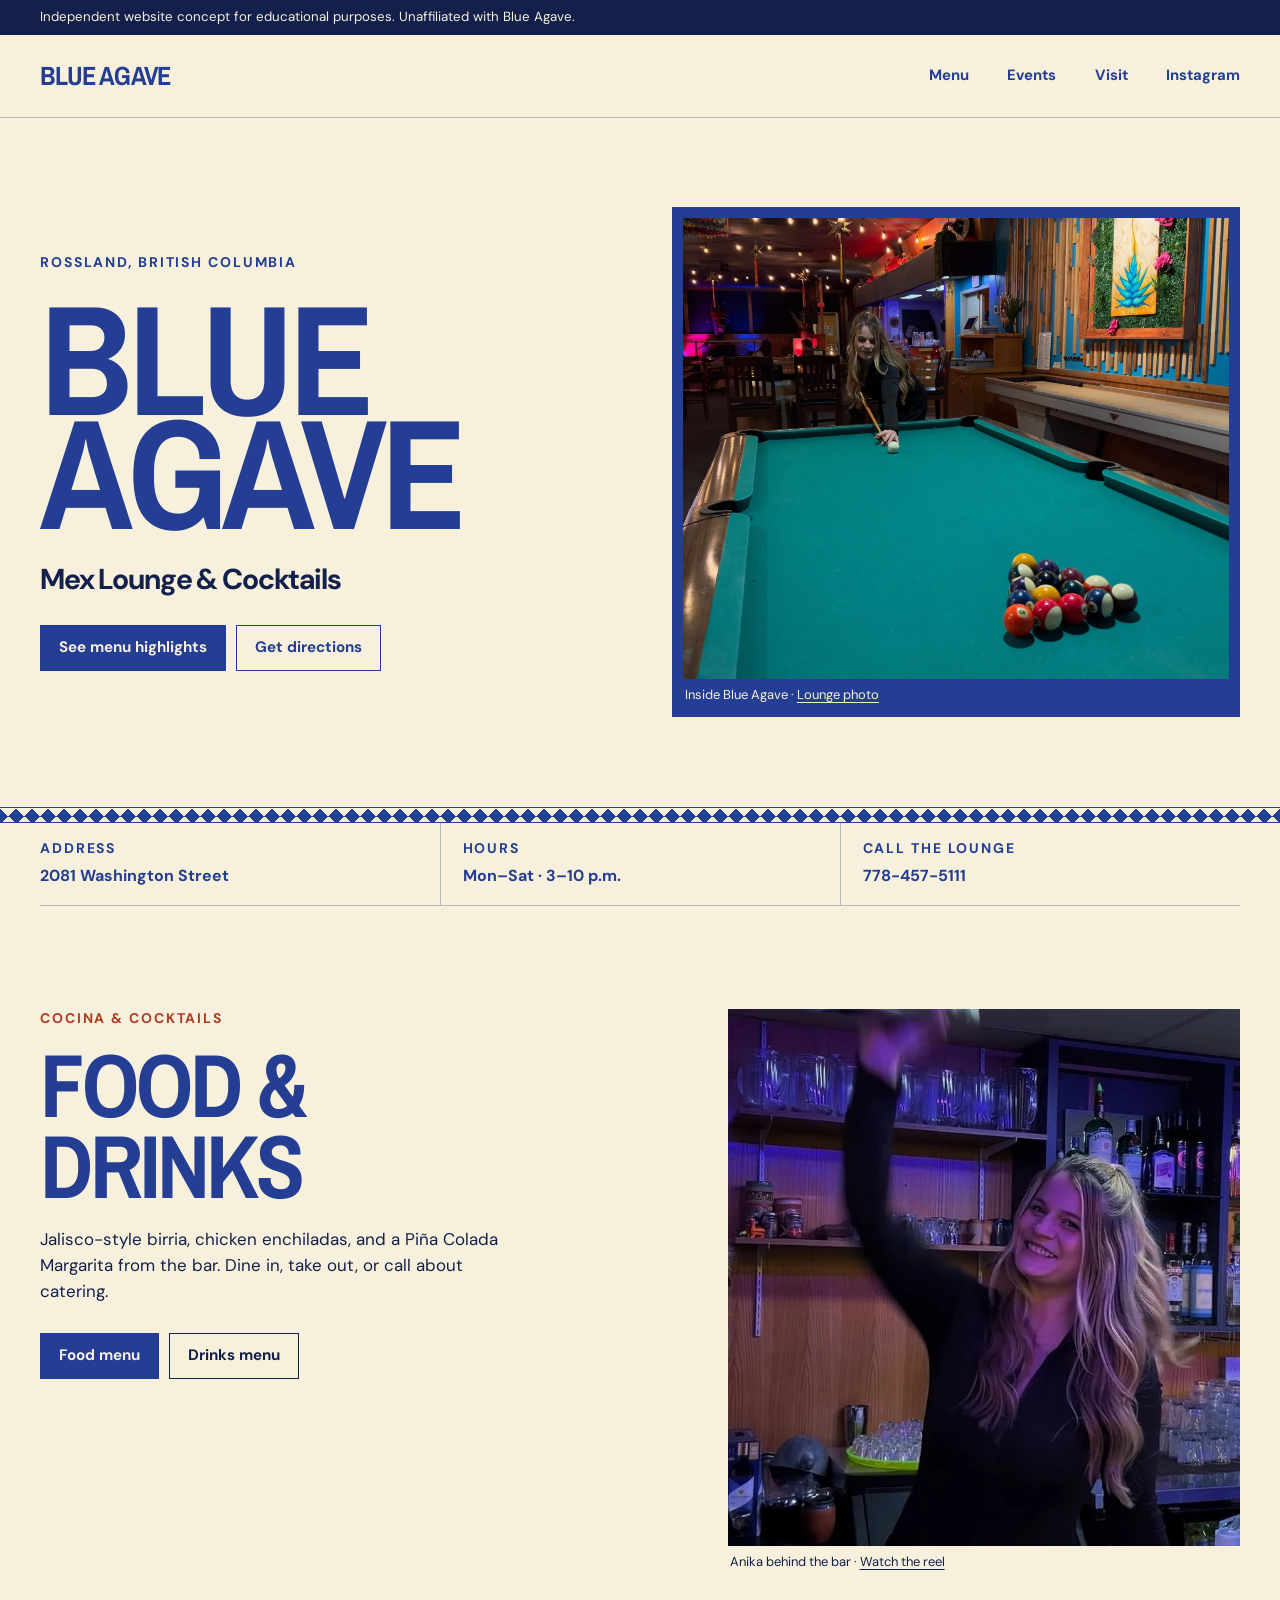
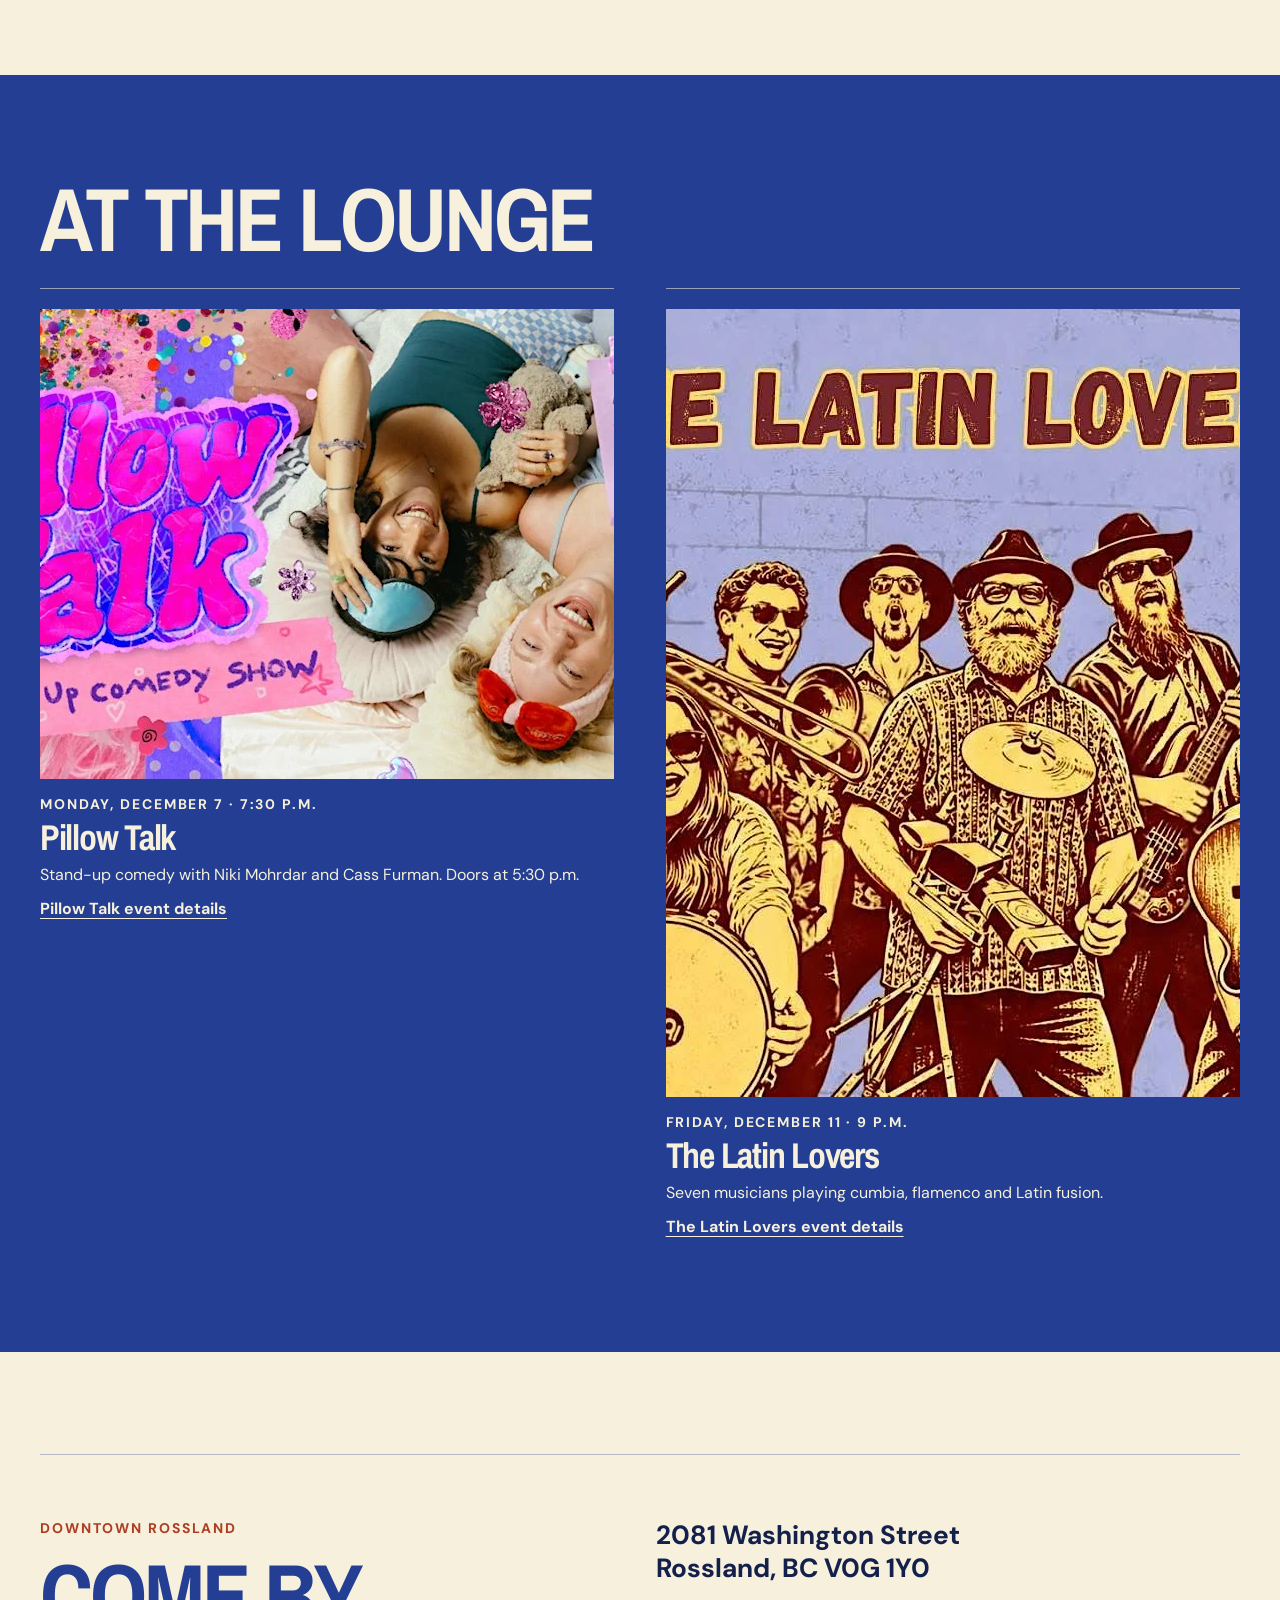
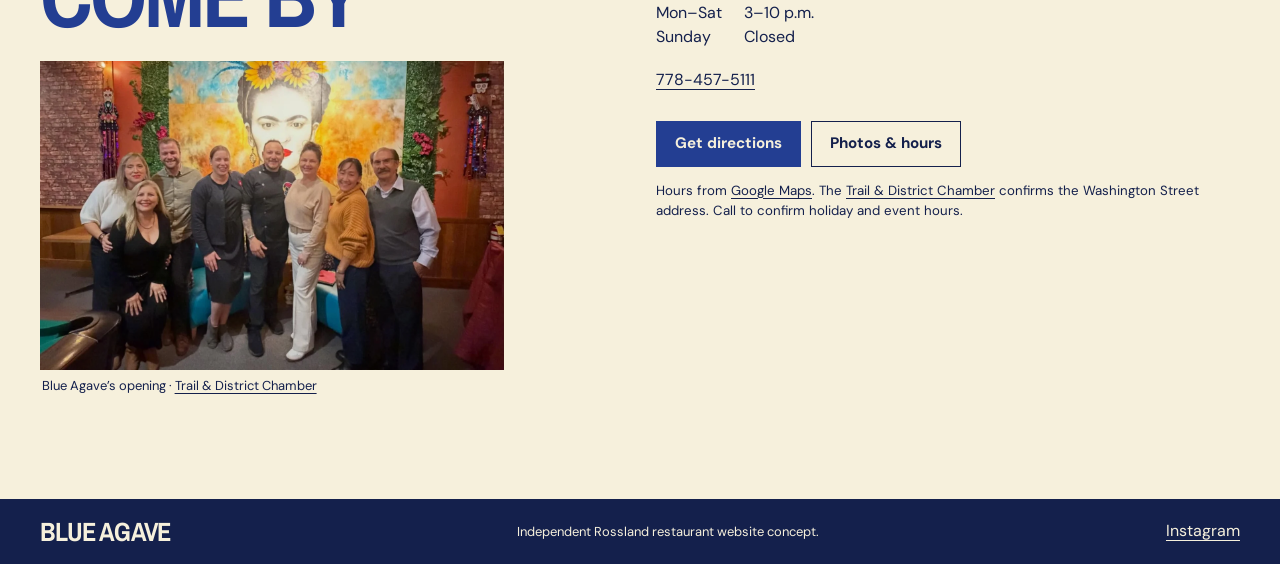
==== index.html @ 2ccdb198 "Publish independent Blue Agave Rossland site" ====
<!doctype html>
<html lang="en-CA">
<head>
  <meta charset="utf-8">
  <meta name="viewport" content="width=device-width, initial-scale=1">
  <meta name="description" content="Blue Agave is a Mexican restaurant and cocktail lounge at 2081 Washington Street in Rossland, BC. Browse menu highlights, live events, hours and directions.">
  <meta name="theme-color" content="#f6f0dc">
  <meta property="og:type" content="website">
  <meta property="og:site_name" content="Blue Agave Mex Lounge &amp; Cocktails">
  <meta property="og:title" content="Blue Agave Rossland | Mexican Restaurant &amp; Cocktails">
  <meta property="og:description" content="Find Mexican food, cocktails and live events at Blue Agave on Washington Street in Rossland.">
  <title>Blue Agave Rossland | Mexican Restaurant &amp; Cocktails</title>
  <link rel="preconnect" href="https://fonts.googleapis.com">
  <link rel="preconnect" href="https://fonts.gstatic.com" crossorigin>
  <link href="https://fonts.googleapis.com/css2?family=Archivo+Narrow:wght@700&family=DM+Sans:wght@400;600;700&display=swap" rel="stylesheet">
  <link rel="stylesheet" href="style.css">
  <link rel="canonical" href="https://xsploit.github.io/blue-agave-rossland/">
  <meta property="og:url" content="https://xsploit.github.io/blue-agave-rossland/">
  <meta property="og:image" content="https://xsploit.github.io/blue-agave-rossland/assets/lounge-pool.webp">
  <meta property="og:image:alt" content="Pool table at Blue Agave Mex Lounge">
  <meta name="twitter:card" content="summary_large_image">
  <script type="application/ld+json">
{
  "@context": "https://schema.org",
  "@graph": [
    {
      "@type": "WebSite",
      "@id": "https://xsploit.github.io/blue-agave-rossland/#website",
      "url": "https://xsploit.github.io/blue-agave-rossland/",
      "name": "Blue Agave Rossland | Independent Guide",
      "inLanguage": "en-CA"
    },
    {
      "@type": "WebPage",
      "@id": "https://xsploit.github.io/blue-agave-rossland/#webpage",
      "url": "https://xsploit.github.io/blue-agave-rossland/",
      "name": "Blue Agave Rossland | Mexican Restaurant & Cocktails",
      "isPartOf": {
        "@id": "https://xsploit.github.io/blue-agave-rossland/#website"
      },
      "inLanguage": "en-CA",
      "about": {
        "@type": "Restaurant",
        "name": "Blue Agave Mex Lounge & Cocktails",
        "servesCuisine": "Mexican",
        "telephone": "+1-778-457-5111",
        "address": {
          "@type": "PostalAddress",
          "streetAddress": "2081 Washington Street",
          "addressLocality": "Rossland",
          "addressRegion": "BC",
          "postalCode": "V0G 1Y0",
          "addressCountry": "CA"
        },
        "geo": {
          "@type": "GeoCoordinates",
          "latitude": 49.0778972,
          "longitude": -117.8005573
        },
        "openingHoursSpecification": {
          "@type": "OpeningHoursSpecification",
          "dayOfWeek": [
            "Monday",
            "Tuesday",
            "Wednesday",
            "Thursday",
            "Friday",
            "Saturday"
          ],
          "opens": "15:00",
          "closes": "22:00"
        },
        "hasMap": "https://www.google.com/maps?cid=7640500995493274756",
        "sameAs": [
          "https://www.instagram.com/blueagave_mexlounge/",
          "https://www.facebook.com/106942612054664"
        ],
        "@id": "https://www.google.com/maps?cid=7640500995493274756#restaurant"
      }
    }
  ]
}
  </script>
</head>
<body id="top">
  <a class="skip" href="#main">Skip to main content</a>
  <p class="concept-note"><span class="wrap">Independent website concept for educational purposes. Unaffiliated with Blue Agave.</span></p>
  <header>
    <div class="wrap top">
      <a class="mark" href="#top" aria-label="Blue Agave home">Blue Agave</a>
      <nav aria-label="Main navigation">
        <a href="menu/">Menu</a>
        <a href="#events">Events</a>
        <a href="#visit">Visit</a>
        <a class="social-nav" href="https://www.instagram.com/blueagave_mexlounge/">Instagram</a>
      </nav>
    </div>
  </header>

  <main id="main">
    <section class="wrap hero" aria-labelledby="restaurant-name">
      <div>
        <p class="label">Rossland, British Columbia</p>
        <h1 id="restaurant-name"><span>Blue</span> <span>Agave</span></h1>
        <p class="subtitle">Mex Lounge &amp; Cocktails</p>
        <div class="actions">
          <a class="button" href="menu/">See menu highlights</a>
          <a class="button outline" href="https://www.google.com/maps/dir/?api=1&amp;destination=49.0778972%2C-117.8005573">Get directions</a>
        </div>
      </div>
      <figure>
        <img src="assets/lounge-pool.webp" width="1050" height="1400" fetchpriority="high" alt="Blue Agave’s teal pool table, string lights and mural">
        <figcaption>Inside Blue Agave · <a href="https://www.instagram.com/blueagave_mexlounge/p/Dfv0HGdm46I/">Lounge photo</a></figcaption>
      </figure>
    </section>

    <div class="tile" aria-hidden="true"></div>

    <div class="quick-visit wrap" aria-label="Blue Agave at a glance">
      <a href="#visit"><span class="label">Address</span><strong>2081 Washington Street</strong></a>
      <a href="#visit"><span class="label">Hours</span><strong>Mon–Sat · 3–10 p.m.</strong></a>
      <a href="tel:+17784575111"><span class="label">Call the lounge</span><strong>778-457-5111</strong></a>
    </div>

    <section class="menu" id="menu" aria-labelledby="menu-title">
      <div class="wrap">
        <div>
          <p class="label">Cocina &amp; cocktails</p>
          <h2 id="menu-title">Food &amp; drinks</h2>
          <p class="menu-copy">Jalisco-style birria, chicken enchiladas, and a Piña Colada Margarita from the bar. Dine in, take out, or call about catering.</p>
          <div class="actions">
            <a class="button" href="menu/#food">Food menu</a>
            <a class="button outline" href="menu/#drinks">Drinks menu</a>
          </div>
        </div>
        <figure class="food">
          <img src="assets/anika-cocktails.webp" width="720" height="1280" alt="Anika mixing a cocktail behind the bar at Blue Agave" loading="lazy">
          <figcaption>Anika behind the bar · <a href="https://www.instagram.com/blueagave_mexlounge/reel/Df07MLkArcn/">Watch the reel</a></figcaption>
        </figure>
      </div>
    </section>

    <section class="nights" id="events" aria-labelledby="events-title">
      <div class="wrap">
        <h2 id="events-title">At the lounge</h2>
        <div class="events">
          <article class="event">
            <img src="assets/pillow-talk.webp" width="940" height="470" alt="" loading="lazy">
            <p class="label"><time datetime="2026-12-07T19:30:00-08:00">Monday, December 7 · 7:30 p.m.</time></p>
            <h3>Pillow Talk</h3>
            <p>Stand-up comedy with Niki Mohrdar and Cass Furman. Doors at 5:30 p.m.</p>
            <a href="https://www.eventbrite.ca/e/pillow-talk-a-stand-up-comedy-show-tickets-2004402504849">Pillow Talk event details</a>
          </article>
          <article class="event">
            <img src="assets/latin-lovers.webp" width="940" height="788" alt="" loading="lazy">
            <p class="label"><time datetime="2026-12-11T21:00:00-08:00">Friday, December 11 · 9 p.m.</time></p>
            <h3>The Latin Lovers</h3>
            <p>Seven musicians playing cumbia, flamenco and Latin fusion.</p>
            <a href="https://www.eventbrite.com/e/the-latin-lovers-live-at-blue-agave-tickets-2004963567001">The Latin Lovers event details</a>
          </article>
        </div>
      </div>
    </section>

    <section class="visit" id="visit" aria-labelledby="visit-title">
      <div class="wrap">
        <div>
          <p class="label">Downtown Rossland</p>
          <h2 id="visit-title">Come by</h2>
          <figure class="visit-photo">
            <img src="assets/chamber-visit.webp" width="1400" height="1161" alt="A group at Blue Agave beside the pool table and the Frida Kahlo mural" loading="lazy">
            <figcaption>Blue Agave’s opening · <a href="https://www.instagram.com/trail.chamber/p/DfaLZmAzGK5/">Trail &amp; District Chamber</a></figcaption>
          </figure>
        </div>
        <div>
          <address>2081 Washington Street<br>Rossland, BC V0G 1Y0</address>
          <dl class="hours">
            <dt>Mon–Sat</dt><dd>3–10 p.m.</dd>
            <dt>Sunday</dt><dd>Closed</dd>
          </dl>
          <p><a href="tel:+17784575111">778-457-5111</a></p>
          <div class="actions">
            <a class="button" href="https://www.google.com/maps/dir/?api=1&amp;destination=49.0778972%2C-117.8005573">Get directions</a>
            <a class="button outline" href="https://www.google.com/maps?cid=7640500995493274756">Photos &amp; hours</a>
          </div>
          <p class="sources">Hours from <a href="https://www.google.com/maps?cid=7640500995493274756">Google Maps</a>. The <a href="https://business.trailchamber.bc.ca/list/member/blue-agave-mex-lounge-cocktails-inc-1744">Trail &amp; District Chamber</a> confirms the Washington Street address. Call to confirm holiday and event hours.</p>
        </div>
      </div>
    </section>
  </main>

  <footer>
    <div class="wrap">
      <a class="mark" href="#top">Blue Agave</a>
      <small>Independent Rossland restaurant website concept.</small>
      <a href="https://www.instagram.com/blueagave_mexlounge/">Instagram</a>
    </div>
  </footer>
</body>
</html>
---- style.css ----
:root {
  --paper: #f6f0dc;
  --blue: #233e92;
  --deep: #14204c;
  --orange: #ae3c23;
  --line: #233e9250;
  --page: min(100% - 5rem, 82rem);
  --display: 'Archivo Narrow', 'Arial Narrow', Impact, sans-serif;
  --body: 'DM Sans', Arial, sans-serif;
}
* { box-sizing: border-box; }
html { scroll-behavior: smooth; }
body { margin: 0; color: var(--deep); background: var(--paper); font: 1rem/1.55 var(--body); }
img { display: block; width: 100%; object-fit: cover; }
a { color: inherit; text-underline-offset: .22em; }
a:hover { text-decoration-thickness: .14em; }
a:focus-visible, summary:focus-visible { outline: 3px solid currentColor; outline-offset: 5px; }
h1,h2,h3,p,figure { margin: 0; }
h1,h2,h3 { font-family: var(--display); line-height: .91; letter-spacing: -.035em; }
h2 { font-size: clamp(3.3rem, 7vw, 7rem); text-transform: uppercase; }
h3 { font-size: clamp(1.7rem, 2.8vw, 2.8rem); }
.wrap { width: var(--page); margin-inline: auto; }
.skip { position: fixed; left: 1rem; top: .5rem; transform: translateY(-200%); z-index: 4; background: var(--paper); padding: .6rem 1rem; }
.skip:focus { transform: none; }
header { border-bottom: 1px solid var(--line); color: var(--blue); }
.top { min-height: 5.1rem; display: flex; align-items: center; justify-content: space-between; gap: 1.25rem; }
.mark { font: 700 1.65rem/.85 var(--display); letter-spacing: -.035em; text-decoration: none; text-transform: uppercase; }
nav { display: flex; align-items: center; gap: clamp(.9rem, 3vw, 2.8rem); }
nav a { font-size: .93rem; font-weight: 700; text-decoration: none; }
nav a:hover { text-decoration: underline; }
nav a[aria-current="page"] { text-decoration: underline; text-decoration-thickness: 2px; }
.button { display: inline-flex; align-items: center; justify-content: center; min-height: 2.9rem; padding: .65rem 1.12rem; background: var(--blue); color: var(--paper); border: 1px solid var(--blue); font-size: .95rem; font-weight: 700; text-decoration: none; }
.button:hover { background: var(--deep); border-color: var(--deep); }
.button.outline { border-color: currentColor; background: transparent; color: inherit; }
.button.outline:hover { text-decoration: underline; }
.hero { color: var(--blue); display: grid; grid-template-columns: 1fr 1fr; gap: clamp(2rem, 5vw, 6rem); align-items: center; padding-block: clamp(2.5rem, 7vw, 5.7rem); }
.label { letter-spacing: .135em; font-size: .875rem; font-weight: 700; line-height: 1.35; text-transform: uppercase; }
.hero h1 { font-size: clamp(5.8rem, 12.25vw, 12.7rem); line-height: .73; font-weight: 700; text-transform: uppercase; margin: .19em 0 .20em; }
.hero h1 span { display: block; }
.hero .subtitle { color: var(--deep); font-size: clamp(1.18rem, 2.25vw, 1.8rem); line-height: 1.2; font-weight: 700; letter-spacing: -.04em; }
.actions { display: flex; align-items: center; flex-wrap: wrap; gap: .65rem; margin-top: 1.75rem; }
.hero figure { background: var(--blue); padding: .7rem; }
.hero figure img { height: clamp(19rem, 36vw, 34rem); object-position: center 66%; }
figcaption { padding: .35rem .1rem .06rem; font-size: .81rem; }
.hero figcaption { color: var(--paper); }
.tile { height: 1rem; border-block: 1px solid var(--blue); background: conic-gradient(from 45deg, var(--blue) 0 25%, var(--paper) 0 50%, var(--blue) 0 75%, var(--paper) 0) 0 0 / 1rem 1rem; }
section[id] { scroll-margin-top: 1rem; }
.quick-visit { display: grid; grid-template-columns: repeat(3, 1fr); border-bottom: 1px solid var(--line); }
.quick-visit a { display: grid; gap: .35rem; padding: 1.05rem 1.35rem; color: var(--blue); text-decoration: none; }
.quick-visit a:first-child { padding-left: 0; }
.quick-visit a + a { border-left: 1px solid var(--line); }
.quick-visit a:hover strong { text-decoration: underline; }
.menu { padding-block: clamp(3.4rem, 8vw, 7.5rem); }
.menu > .wrap { display: grid; grid-template-columns: .84fr 1.16fr; gap: clamp(1.75rem, 5vw, 6rem); align-items: start; }
.menu h2, .visit h2 { color: var(--blue); }
.menu .label, .visit .label { color: var(--orange); margin-bottom: 1rem; }
.menu-copy { max-width: 36rem; margin-top: 1.2rem; font-size: 1.06rem; }
.menu-detail { border-top: 1px solid var(--line); padding: 1.15rem 0; }
.menu-detail:last-child { border-bottom: 1px solid var(--line); }
.menu-detail p { margin-top: .55rem; }
.menu-intro { padding-block: clamp(2.75rem, 7vw, 5.75rem); }
.menu-intro h1 { color: var(--blue); font-size: clamp(3.8rem, 9vw, 8rem); text-transform: uppercase; margin-block: .16em .18em; }
.menu-intro > p:not(.label) { max-width: 34rem; font-size: 1.06rem; }
.menu-intro .label { color: var(--orange); }
.menu-content {
  display: grid;
  grid-template-columns: repeat(2, minmax(0, 1fr));
  gap: clamp(2rem, 5vw, 5rem);
  padding-block: clamp(2.75rem, 7vw, 5.6rem);
}
.menu-section h2, .menu-visit h2 { color: var(--blue); font-size: clamp(2.6rem, 5vw, 4.8rem); }
.menu-visit { border-top: 1px solid var(--line); padding-block: clamp(2.2rem, 5vw, 4.5rem); }
.menu-visit p { margin-top: .6rem; }
.nights { background: var(--blue); color: var(--paper); padding-block: clamp(3.4rem, 8vw, 7rem); }
.nights h2 { margin-bottom: 1.8rem; }
.events { display: grid; grid-template-columns: repeat(2, minmax(0,1fr)); gap: clamp(1.4rem, 4vw, 4rem); }
.event { border-top: 1px solid #f6f0dc90; padding-top: 1.25rem; }
.event img { aspect-ratio: 1.95; object-position: center; margin-bottom: 1rem; }
.event h3 { margin-block: .45rem .55rem; }
.event a { display: inline-flex; align-items: center; min-height: 2.75rem; font-weight: 700; }
.visit { padding-block: clamp(3.4rem, 8vw, 7rem); }
.visit .wrap { display: grid; grid-template-columns: 1fr 1fr; gap: 2rem; border-top: 1px solid var(--line); padding-top: clamp(2.2rem, 5vw, 4rem); }
.visit address { font-size: clamp(1.2rem, 2.4vw, 1.65rem); font-style: normal; font-weight: 700; line-height: 1.24; margin-bottom: 1rem; }
.hours { display: grid; grid-template-columns: auto 1fr; column-gap: 1.4rem; margin: 0 0 1.1rem; }
.hours dd { margin: 0; }
.sources { font-size: .83rem; margin-top: .85rem; }
footer { color: var(--paper); background: var(--deep); padding-block: 1.25rem; }
footer .wrap { display: flex; justify-content: space-between; align-items: center; gap: 1rem; }
footer small { font-size: .81rem; }
@media (max-width: 760px) {
  :root { --page: calc(100% - 2.5rem); }
  .hero, .menu > .wrap, .visit .wrap { grid-template-columns: 1fr; }
  .menu-content { grid-template-columns: 1fr; }
  .hero { gap: 1.6rem; }
  .hero h1 { font-size: clamp(5.85rem, 20vw, 10rem); }
  .hero figure img { height: clamp(17rem, 67vw, 29rem); }
  .top { min-height: 4rem; }
  .mark { font-size: 1.32rem; }
}
@media (max-width: 510px) {
  .events { grid-template-columns: 1fr; gap: 2.2rem; }
  .social-nav { display: none; }
  .quick-visit { grid-template-columns: 1fr; }
  .quick-visit a { display: flex; flex-wrap: wrap; align-items: baseline; justify-content: space-between; padding: .7rem 0; }
  .quick-visit a + a { border-left: 0; border-top: 1px solid var(--line); }
  footer .wrap { align-items: start; flex-direction: column; }
}
@media (prefers-reduced-motion: reduce) {
  html { scroll-behavior: auto; }
}

.food { max-width: 32rem; justify-self: end; width: 100%; }
.food img { height: clamp(23rem, 42vw, 34rem); object-position: center 28%; }
.food figcaption { color: var(--deep); }
.menu-list { margin-top: 1.6rem; }
.visit-photo { margin-top: 1.6rem; max-width: 29rem; }
.visit-photo img { aspect-ratio: 1.5; height: auto; object-position: center 42%; }
.event:last-child img { object-position: center 40%; }
@media (max-width: 760px) {
  .food { justify-self: start; }
}

.concept-note {
  background: var(--deep);
  color: var(--paper);
  padding-block: .45rem;
  font-size: .83rem;
}
.concept-note .wrap { display: block; }
.menu-listing { padding-bottom: clamp(2.75rem, 7vw, 5.6rem); }
.menu-listing h2 { color: var(--blue); font-size: clamp(1.7rem, 4vw, 2.6rem); }
.menu-listing p { max-width: 47rem; margin-top: .6rem; }
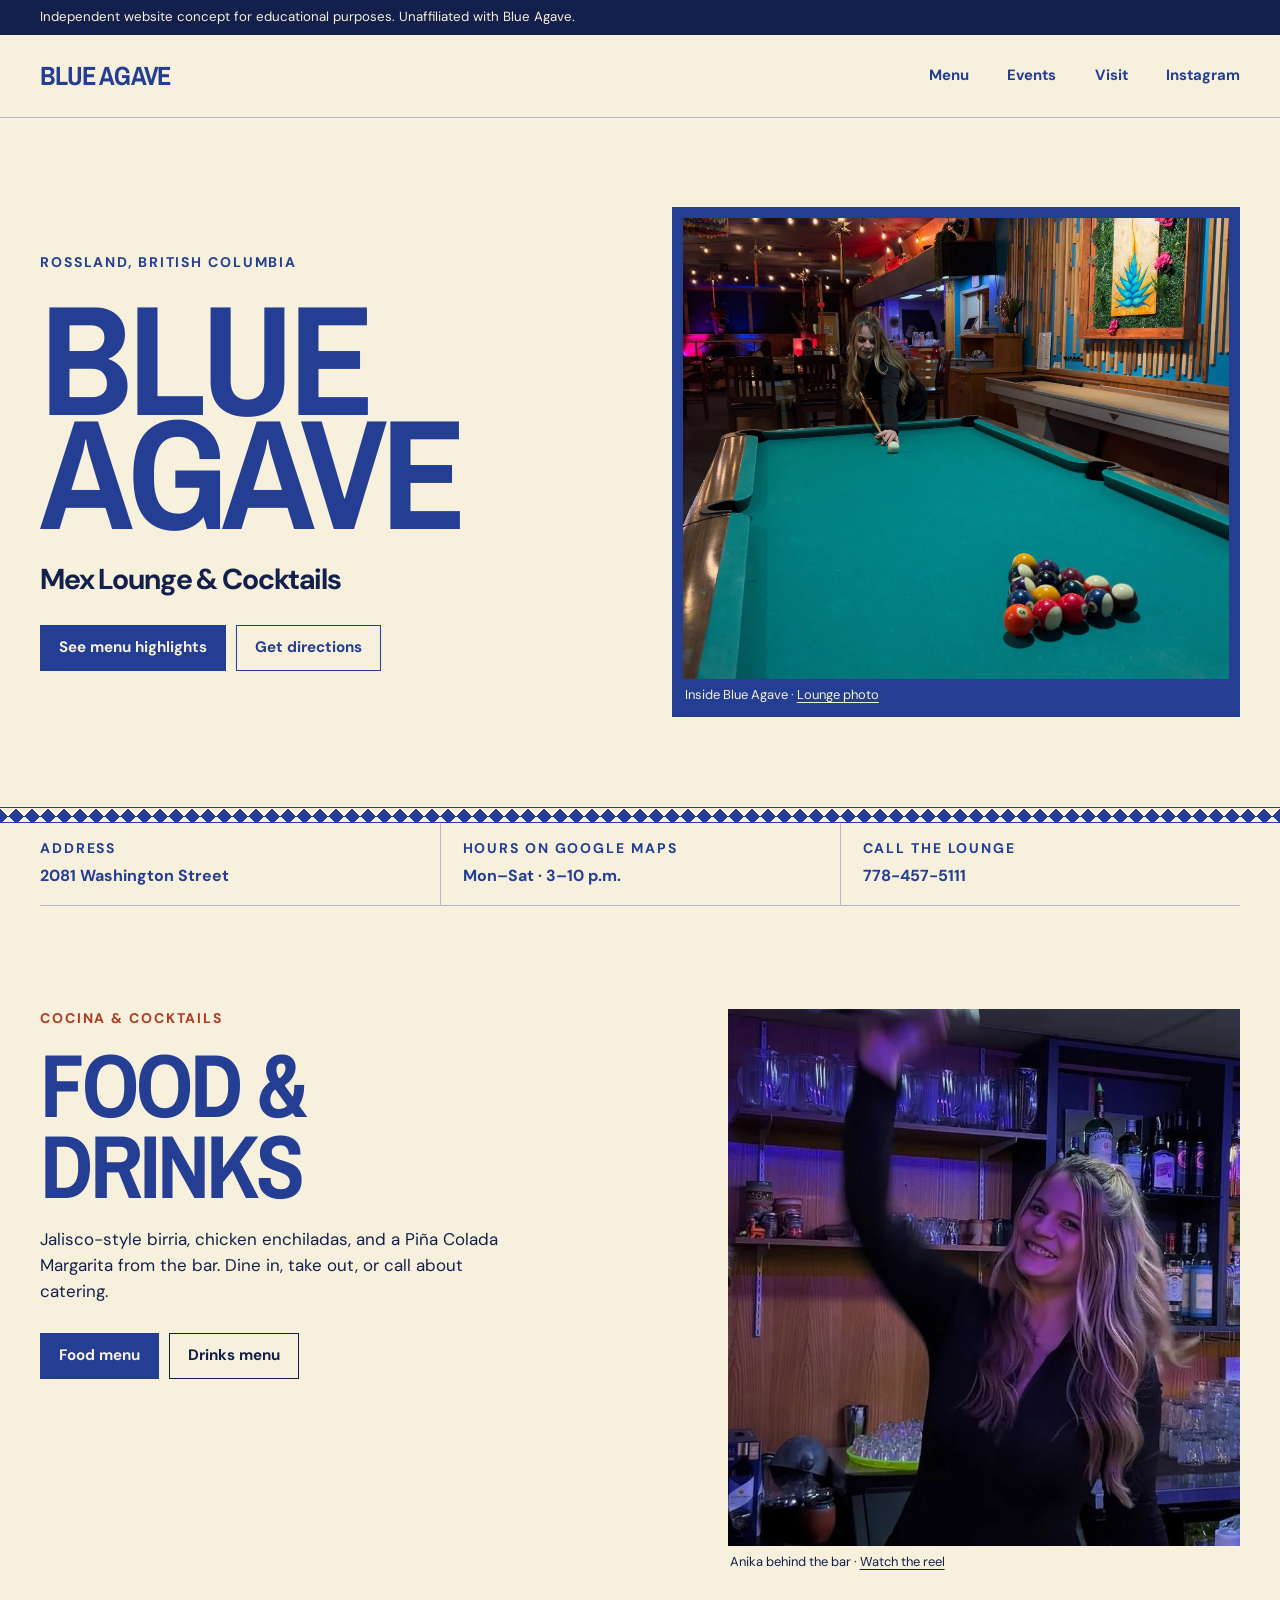
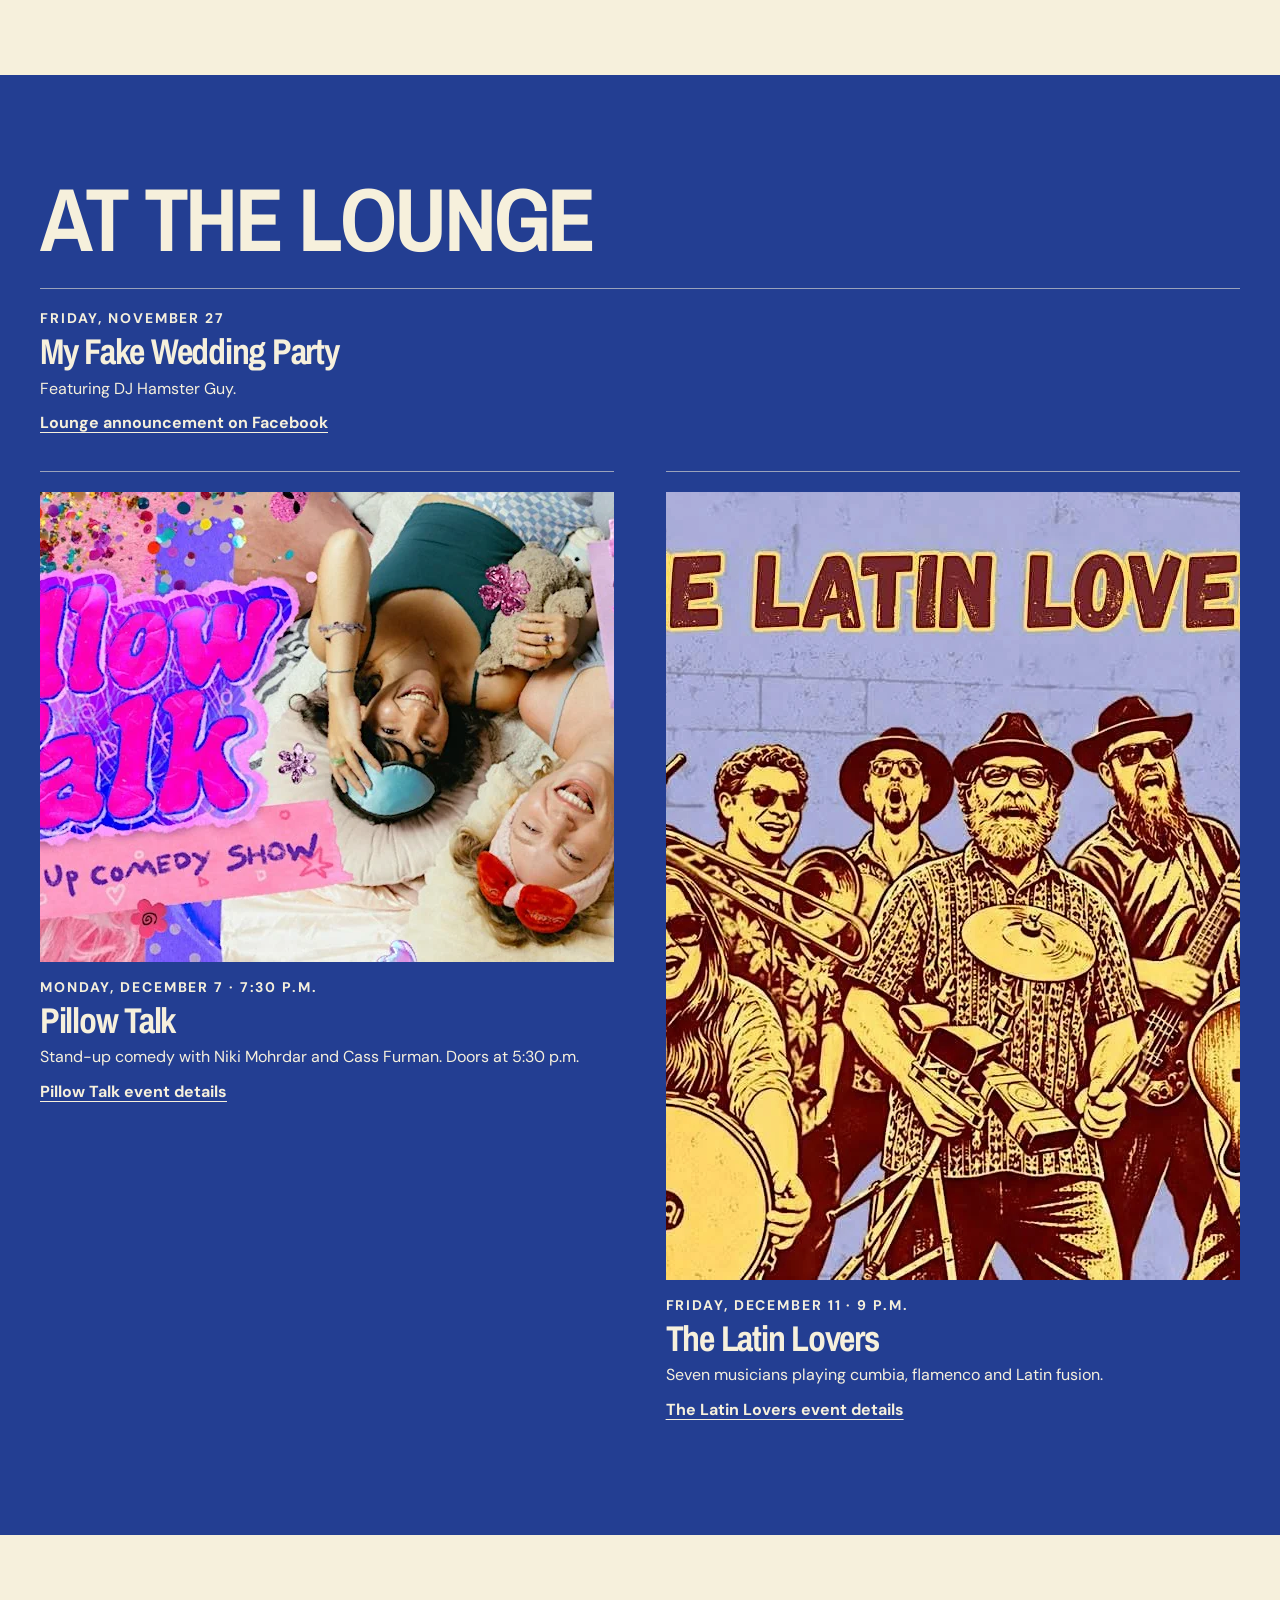
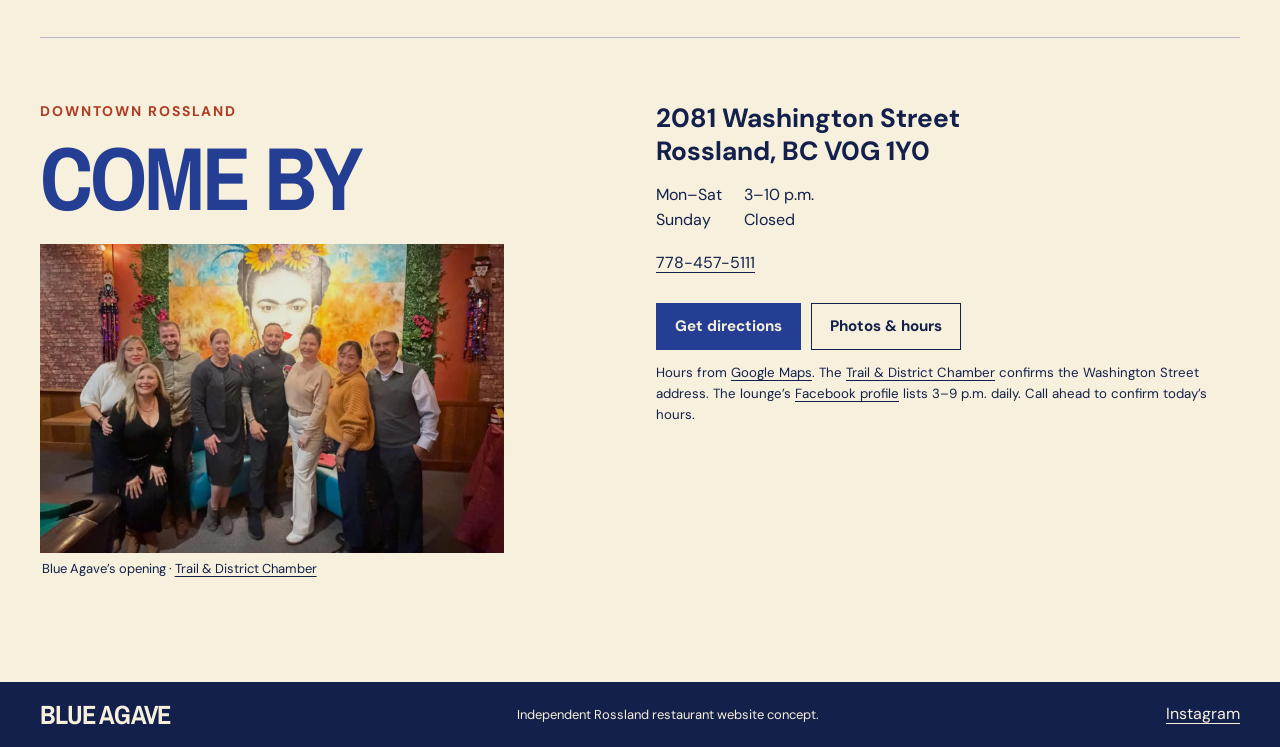
==== commit 9080d03b: "Add Facebook event and clarify conflicting lounge hours" ====
--- a/index.html
+++ b/index.html
@@ -57,23 +57,10 @@
           "latitude": 49.0778972,
           "longitude": -117.8005573
         },
-        "openingHoursSpecification": {
-          "@type": "OpeningHoursSpecification",
-          "dayOfWeek": [
-            "Monday",
-            "Tuesday",
-            "Wednesday",
-            "Thursday",
-            "Friday",
-            "Saturday"
-          ],
-          "opens": "15:00",
-          "closes": "22:00"
-        },
         "hasMap": "https://www.google.com/maps?cid=7640500995493274756",
         "sameAs": [
           "https://www.instagram.com/blueagave_mexlounge/",
-          "https://www.facebook.com/106942612054664"
+          "https://www.facebook.com/profile.php?id=100083240226908"
         ],
         "@id": "https://www.google.com/maps?cid=7640500995493274756#restaurant"
       }
@@ -118,7 +105,7 @@
 
     <div class="quick-visit wrap" aria-label="Blue Agave at a glance">
       <a href="#visit"><span class="label">Address</span><strong>2081 Washington Street</strong></a>
-      <a href="#visit"><span class="label">Hours</span><strong>Mon–Sat · 3–10 p.m.</strong></a>
+      <a href="#visit"><span class="label">Hours on Google Maps</span><strong>Mon–Sat · 3–10 p.m.</strong></a>
       <a href="tel:+17784575111"><span class="label">Call the lounge</span><strong>778-457-5111</strong></a>
     </div>
 
@@ -143,6 +130,12 @@
     <section class="nights" id="events" aria-labelledby="events-title">
       <div class="wrap">
         <h2 id="events-title">At the lounge</h2>
+        <article class="event event-feature">
+          <p class="label"><time datetime="2026-11-27">Friday, November 27</time></p>
+          <h3>My Fake Wedding Party</h3>
+          <p>Featuring DJ Hamster Guy.</p>
+          <a href="https://www.facebook.com/photo.php?fbid=1121457590638905">Lounge announcement on Facebook</a>
+        </article>
         <div class="events">
           <article class="event">
             <img src="assets/pillow-talk.webp" width="940" height="470" alt="" loading="lazy">
@@ -183,7 +176,7 @@
             <a class="button" href="https://www.google.com/maps/dir/?api=1&amp;destination=49.0778972%2C-117.8005573">Get directions</a>
             <a class="button outline" href="https://www.google.com/maps?cid=7640500995493274756">Photos &amp; hours</a>
           </div>
-          <p class="sources">Hours from <a href="https://www.google.com/maps?cid=7640500995493274756">Google Maps</a>. The <a href="https://business.trailchamber.bc.ca/list/member/blue-agave-mex-lounge-cocktails-inc-1744">Trail &amp; District Chamber</a> confirms the Washington Street address. Call to confirm holiday and event hours.</p>
+          <p class="sources">Hours from <a href="https://www.google.com/maps?cid=7640500995493274756">Google Maps</a>. The <a href="https://business.trailchamber.bc.ca/list/member/blue-agave-mex-lounge-cocktails-inc-1744">Trail &amp; District Chamber</a> confirms the Washington Street address. The lounge’s <a href="https://www.facebook.com/profile.php?id=100083240226908">Facebook profile</a> lists 3–9 p.m. daily. Call ahead to confirm today’s hours.</p>
         </div>
       </div>
     </section>
--- a/style.css
+++ b/style.css
@@ -130,3 +130,4 @@
 .menu-listing { padding-bottom: clamp(2.75rem, 7vw, 5.6rem); }
 .menu-listing h2 { color: var(--blue); font-size: clamp(1.7rem, 4vw, 2.6rem); }
 .menu-listing p { max-width: 47rem; margin-top: .6rem; }
+.event-feature { margin-bottom: 1.6rem; }
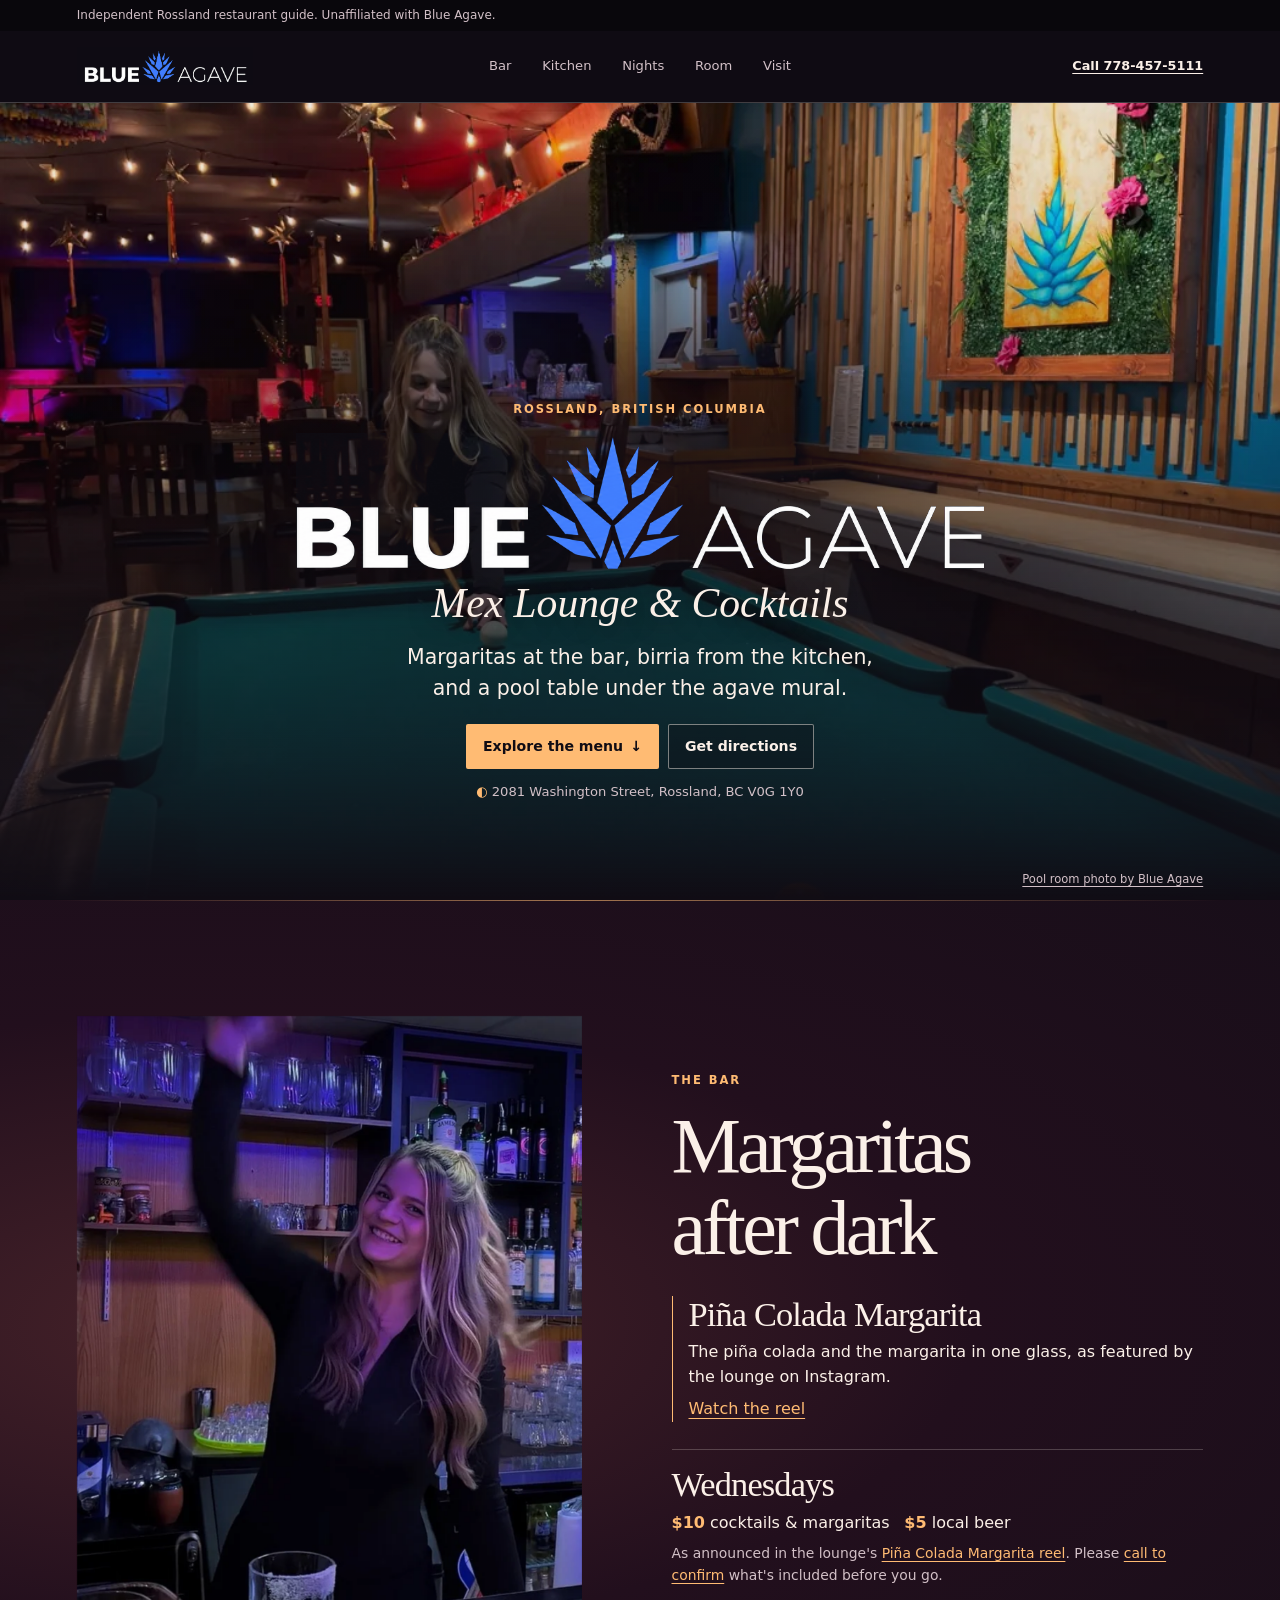
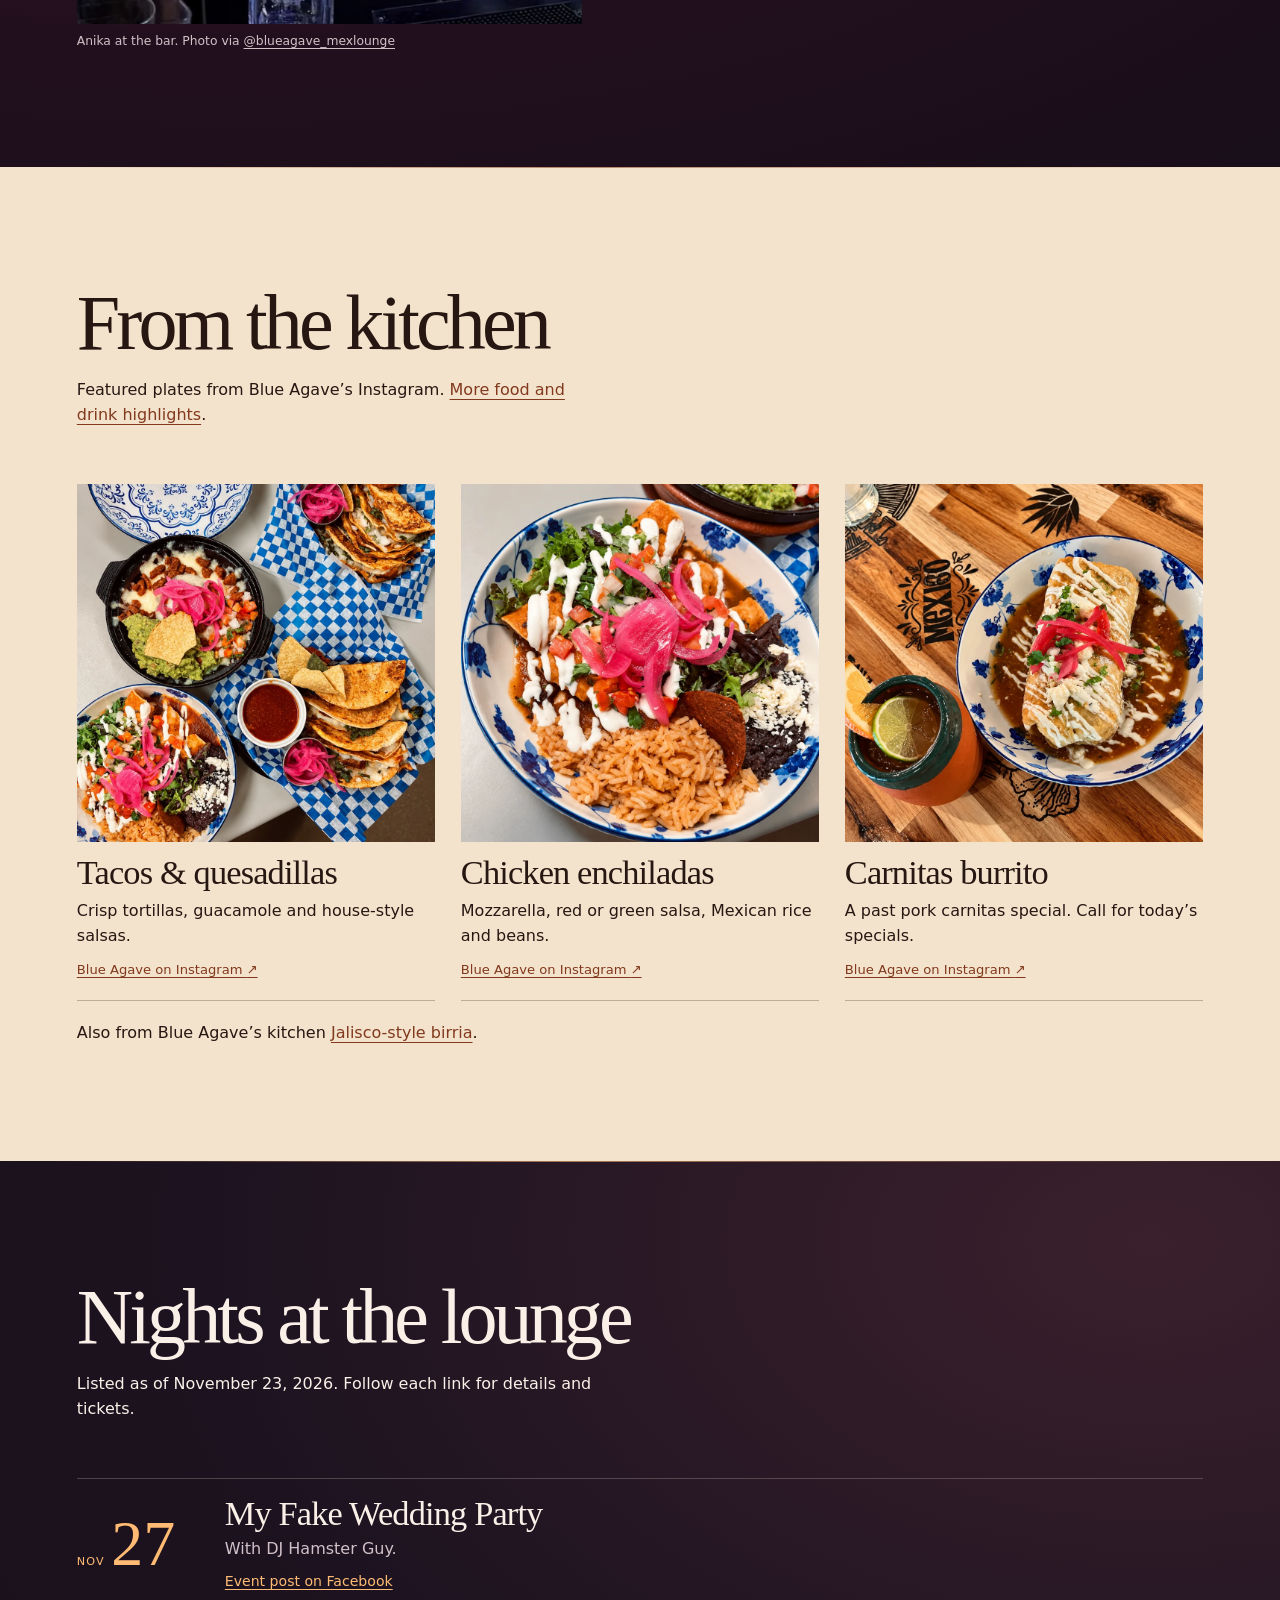
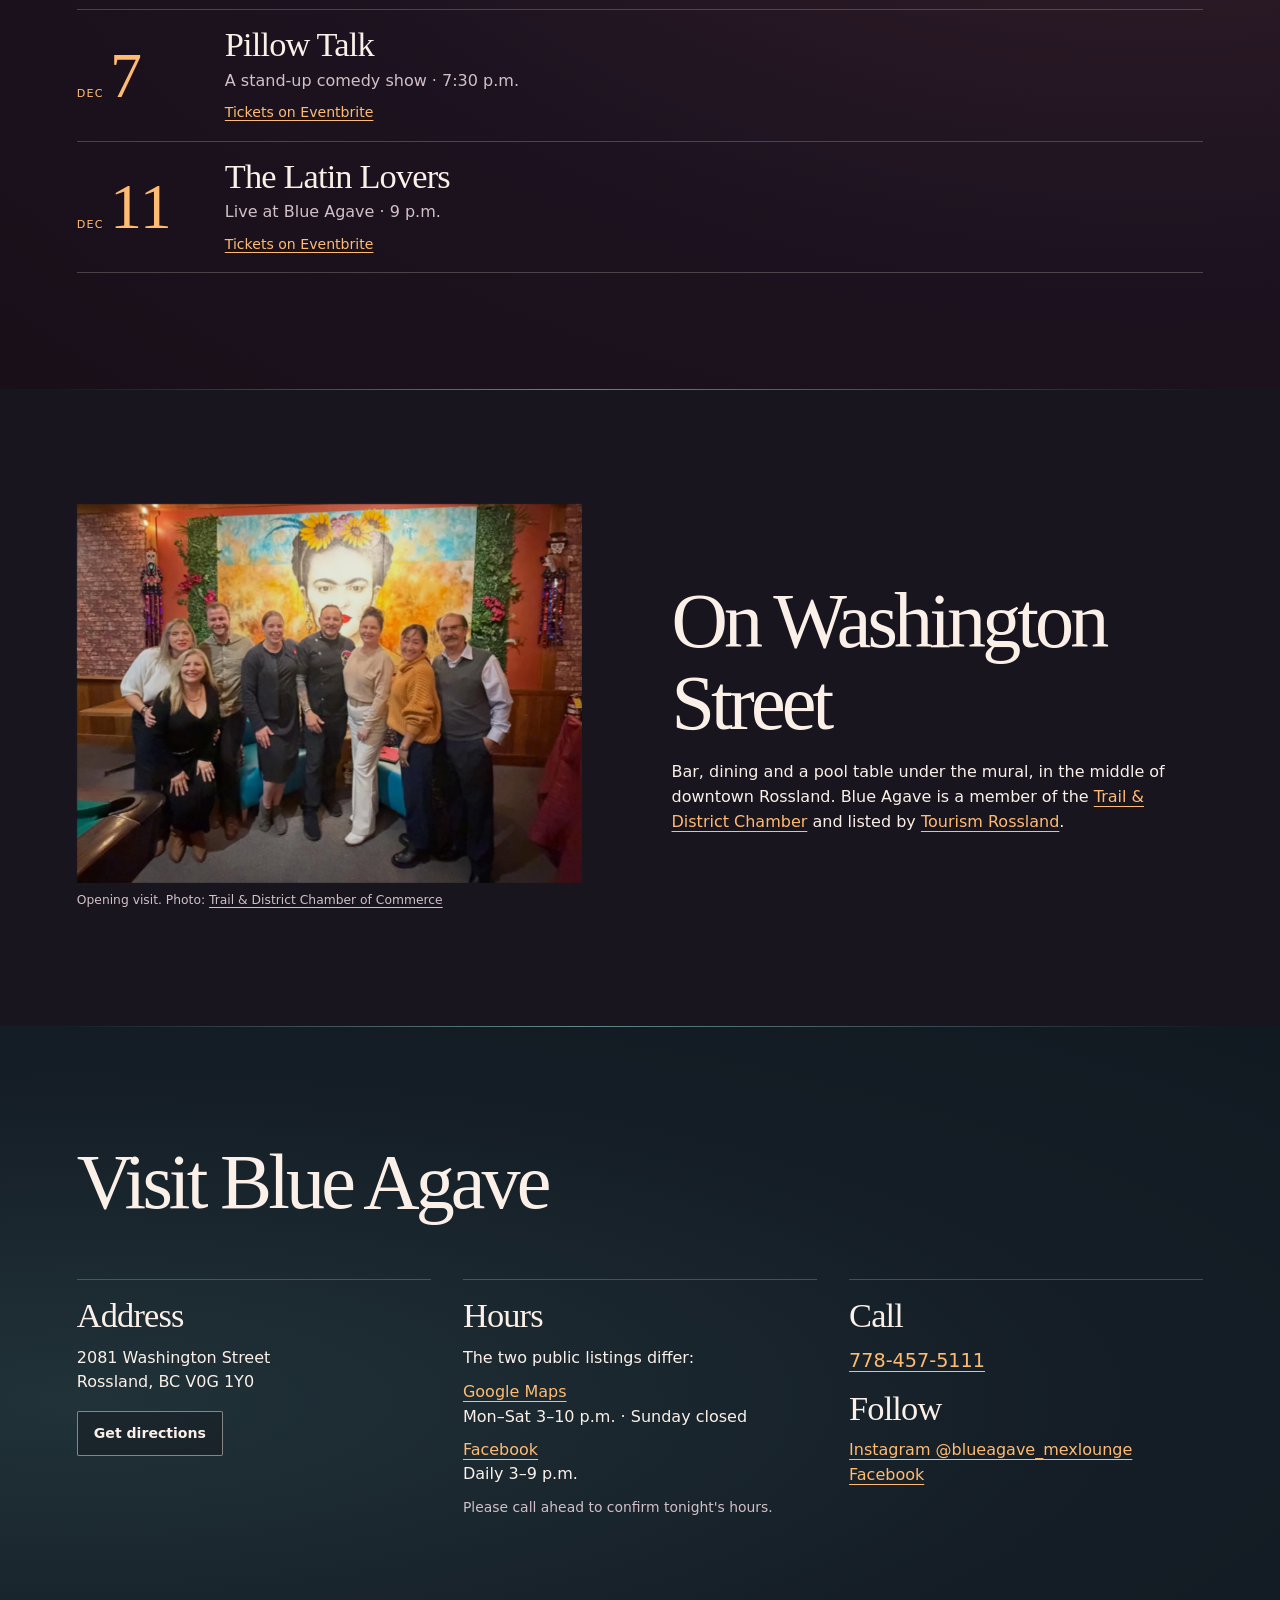
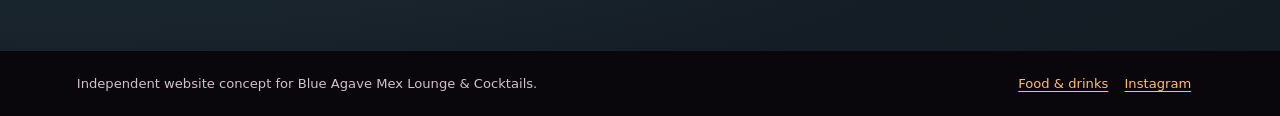
==== commit 122e9095: "Merge After Dark homepage with featured kitchen photos" ====
--- a/index.html
+++ b/index.html
@@ -4,16 +4,14 @@
   <meta charset="utf-8">
   <meta name="viewport" content="width=device-width, initial-scale=1">
   <meta name="description" content="Blue Agave is a Mexican restaurant and cocktail lounge at 2081 Washington Street in Rossland, BC. Browse menu highlights, live events, hours and directions.">
-  <meta name="theme-color" content="#f6f0dc">
+  <meta name="theme-color" content="#100c14">
   <meta property="og:type" content="website">
   <meta property="og:site_name" content="Blue Agave Mex Lounge &amp; Cocktails">
   <meta property="og:title" content="Blue Agave Rossland | Mexican Restaurant &amp; Cocktails">
   <meta property="og:description" content="Find Mexican food, cocktails and live events at Blue Agave on Washington Street in Rossland.">
   <title>Blue Agave Rossland | Mexican Restaurant &amp; Cocktails</title>
-  <link rel="preconnect" href="https://fonts.googleapis.com">
-  <link rel="preconnect" href="https://fonts.gstatic.com" crossorigin>
-  <link href="https://fonts.googleapis.com/css2?family=Archivo+Narrow:wght@700&family=DM+Sans:wght@400;600;700&display=swap" rel="stylesheet">
-  <link rel="stylesheet" href="style.css">
+  <link rel="stylesheet" href="after-dark.css">
+  <script src="motion.js" defer></script>
   <link rel="canonical" href="https://xsploit.github.io/blue-agave-rossland/">
   <meta property="og:url" content="https://xsploit.github.io/blue-agave-rossland/">
   <meta property="og:image" content="https://xsploit.github.io/blue-agave-rossland/assets/lounge-pool.webp">
@@ -70,124 +68,184 @@
   </script>
 </head>
 <body id="top">
-  <a class="skip" href="#main">Skip to main content</a>
-  <p class="concept-note"><span class="wrap">Independent website concept for educational purposes. Unaffiliated with Blue Agave.</span></p>
-  <header>
-    <div class="wrap top">
-      <a class="mark" href="#top" aria-label="Blue Agave home">Blue Agave</a>
-      <nav aria-label="Main navigation">
-        <a href="menu/">Menu</a>
-        <a href="#events">Events</a>
-        <a href="#visit">Visit</a>
-        <a class="social-nav" href="https://www.instagram.com/blueagave_mexlounge/">Instagram</a>
-      </nav>
-    </div>
+  <a class="skip" href="#main">Skip to content</a>
+
+  <p class="concept-bar">Independent Rossland restaurant guide. Unaffiliated with Blue Agave.</p>
+
+  <header class="top">
+    <a class="wordmark" href="#main" aria-label="Blue Agave, back to top">
+      <img src="assets/blue-agave-wordmark-dark.png" alt="" width="2172" height="724">
+    </a>
+    <nav aria-label="Sections">
+      <ul>
+        <li><a href="#bar">Bar</a></li>
+        <li><a href="#menu">Kitchen</a></li>
+        <li><a href="#events">Nights</a></li>
+        <li><a href="#room">Room</a></li>
+        <li><a href="#visit">Visit</a></li>
+      </ul>
+    </nav>
+    <a class="top-call" href="tel:+17784575111">Call 778-457-5111</a>
   </header>
 
-  <main id="main">
-    <section class="wrap hero" aria-labelledby="restaurant-name">
-      <div>
-        <p class="label">Rossland, British Columbia</p>
-        <h1 id="restaurant-name"><span>Blue</span> <span>Agave</span></h1>
-        <p class="subtitle">Mex Lounge &amp; Cocktails</p>
-        <div class="actions">
-          <a class="button" href="menu/">See menu highlights</a>
-          <a class="button outline" href="https://www.google.com/maps/dir/?api=1&amp;destination=49.0778972%2C-117.8005573">Get directions</a>
-        </div>
-      </div>
-      <figure>
-        <img src="assets/lounge-pool.webp" width="1050" height="1400" fetchpriority="high" alt="Blue Agave’s teal pool table, string lights and mural">
-        <figcaption>Inside Blue Agave · <a href="https://www.instagram.com/blueagave_mexlounge/p/Dfv0HGdm46I/">Lounge photo</a></figcaption>
+  <main id="main" tabindex="-1">
+    <section class="hero" aria-labelledby="title">
+      <img class="hero-img" src="assets/lounge-pool.webp"
+           alt="The pool room inside Blue Agave in Rossland, with a pool table in front of the lounge's painted mural."
+           fetchpriority="high">
+      <div class="hero-shade" aria-hidden="true"></div>
+      <div class="hero-copy">
+        <p class="eyebrow">Rossland, British Columbia</p>
+        <h1 id="title" class="hero-logo">
+          <img src="assets/blue-agave-wordmark-dark.png" alt="Blue Agave" width="2172" height="724">
+        </h1>
+        <div class="hero-details">
+          <p class="hero-subtitle">Mex Lounge &amp; Cocktails</p>
+          <p class="lede">Margaritas at the bar, birria from the kitchen, and a pool table under the agave mural.</p>
+          <div class="cta">
+            <a class="btn btn-warm" href="#menu">Explore the menu <span aria-hidden="true">↓</span></a>
+            <a class="btn btn-line" href="https://www.google.com/maps/dir/?api=1&amp;destination=49.0778972%2C-117.8005573">Get directions</a>
+          </div>
+          <p class="hero-addr"><span aria-hidden="true">◐</span> 2081 Washington Street, Rossland, BC V0G 1Y0</p>
+        </div>
+      </div>
+      <p class="credit hero-credit"><a href="https://www.instagram.com/blueagave_mexlounge/p/Dfv0HGdm46I/">Pool room photo by Blue Agave</a></p>
+    </section>
+
+    <section id="bar" class="chapter bar" aria-labelledby="bar-h">
+      <figure class="bar-photo">
+        <img src="assets/anika-cocktails.webp"
+             alt="Anika behind the bar at Blue Agave, preparing cocktails."
+             width="900" height="1200" loading="lazy">
+        <figcaption>Anika at the bar. Photo via <a href="https://www.instagram.com/blueagave_mexlounge/reel/Df07MLkArcn/">@blueagave_mexlounge</a></figcaption>
       </figure>
-    </section>
-
-    <div class="tile" aria-hidden="true"></div>
-
-    <div class="quick-visit wrap" aria-label="Blue Agave at a glance">
-      <a href="#visit"><span class="label">Address</span><strong>2081 Washington Street</strong></a>
-      <a href="#visit"><span class="label">Hours on Google Maps</span><strong>Mon–Sat · 3–10 p.m.</strong></a>
-      <a href="tel:+17784575111"><span class="label">Call the lounge</span><strong>778-457-5111</strong></a>
-    </div>
-
-    <section class="menu" id="menu" aria-labelledby="menu-title">
-      <div class="wrap">
-        <div>
-          <p class="label">Cocina &amp; cocktails</p>
-          <h2 id="menu-title">Food &amp; drinks</h2>
-          <p class="menu-copy">Jalisco-style birria, chicken enchiladas, and a Piña Colada Margarita from the bar. Dine in, take out, or call about catering.</p>
-          <div class="actions">
-            <a class="button" href="menu/#food">Food menu</a>
-            <a class="button outline" href="menu/#drinks">Drinks menu</a>
-          </div>
-        </div>
-        <figure class="food">
-          <img src="assets/anika-cocktails.webp" width="720" height="1280" alt="Anika mixing a cocktail behind the bar at Blue Agave" loading="lazy">
-          <figcaption>Anika behind the bar · <a href="https://www.instagram.com/blueagave_mexlounge/reel/Df07MLkArcn/">Watch the reel</a></figcaption>
-        </figure>
-      </div>
-    </section>
-
-    <section class="nights" id="events" aria-labelledby="events-title">
-      <div class="wrap">
-        <h2 id="events-title">At the lounge</h2>
-        <article class="event event-feature">
-          <p class="label"><time datetime="2026-11-27">Friday, November 27</time></p>
-          <h3>My Fake Wedding Party</h3>
-          <p>Featuring DJ Hamster Guy.</p>
-          <a href="https://www.facebook.com/photo.php?fbid=1121457590638905">Lounge announcement on Facebook</a>
+      <div class="bar-copy">
+        <p class="kicker">The bar</p>
+        <h2 id="bar-h">Margaritas after dark</h2>
+        <article class="pour">
+          <h3>Piña Colada Margarita</h3>
+          <p>The piña colada and the margarita in one glass, as featured by the lounge on Instagram.</p>
+          <a href="https://www.instagram.com/blueagave_mexlounge/reel/Df07MLkArcn/">Watch the reel</a>
         </article>
-        <div class="events">
-          <article class="event">
-            <img src="assets/pillow-talk.webp" width="940" height="470" alt="" loading="lazy">
-            <p class="label"><time datetime="2026-12-07T19:30:00-08:00">Monday, December 7 · 7:30 p.m.</time></p>
+        <aside class="wed" aria-labelledby="wed-h">
+          <h3 id="wed-h">Wednesdays</h3>
+          <p class="wed-deal"><span>$10</span> cocktails &amp; margaritas <span>$5</span> local beer</p>
+          <p class="note">As announced in the lounge's <a href="https://www.instagram.com/blueagave_mexlounge/reel/Df07MLkArcn/">Piña Colada Margarita reel</a>. Please <a href="tel:+17784575111">call to confirm</a> what's included before you go.</p>
+        </aside>
+      </div>
+    </section>
+
+    <section id="menu" class="chapter kitchen" aria-labelledby="kitchen-h">
+      <div class="section-head">
+        <h2 id="kitchen-h">From the kitchen</h2>
+        <p>Featured plates from Blue Agave’s Instagram. <a href="menu/">More food and drink highlights</a>.</p>
+      </div>
+      <ul class="dishes">
+        <li>
+          <img src="assets/food-tacos.webp" width="960" height="960" alt="Tacos, quesadillas, guacamole and enchiladas on Blue Agave’s table" loading="lazy" decoding="async">
+          <h3>Tacos &amp; quesadillas</h3>
+          <p>Crisp tortillas, guacamole and house-style salsas.</p>
+          <a href="https://www.instagram.com/blueagave_mexlounge/p/DeivigbgzY_/" aria-label="Blue Agave’s Instagram post featuring tacos and quesadillas">Blue Agave on Instagram <span aria-hidden="true">↗</span></a>
+        </li>
+        <li>
+          <img src="assets/food-enchiladas.webp" width="960" height="960" alt="Chicken enchiladas in red salsa with rice and beans on a blue and white plate" loading="lazy" decoding="async">
+          <h3>Chicken enchiladas</h3>
+          <p>Mozzarella, red or green salsa, Mexican rice and beans.</p>
+          <a href="https://www.instagram.com/blueagave_mexlounge/p/DemjTHhg1Za/" aria-label="Blue Agave’s Instagram post featuring chicken enchiladas">Blue Agave on Instagram <span aria-hidden="true">↗</span></a>
+        </li>
+        <li>
+          <img src="assets/food-carnitas.webp" width="960" height="960" alt="Carnitas burrito in salsa, topped with crema and pink pickled onions" loading="lazy" decoding="async">
+          <h3>Carnitas burrito</h3>
+          <p>A past pork carnitas special. Call for today’s specials.</p>
+          <a href="https://www.instagram.com/blueagave_mexlounge/p/DeVKhzIBe8z/" aria-label="Blue Agave’s Instagram post featuring the carnitas burrito special">Blue Agave on Instagram <span aria-hidden="true">↗</span></a>
+        </li>
+      </ul>
+      <p class="kitchen-extra">Also from Blue Agave’s kitchen <a href="https://www.instagram.com/blueagave_mexlounge/reel/DeSUfLkyuOT/">Jalisco-style birria</a>.</p>
+    </section>
+
+    <section id="events" class="chapter nights" aria-labelledby="nights-h">
+      <div class="section-head">
+        <h2 id="nights-h">Nights at the lounge</h2>
+        <p>Listed as of November 23, 2026. Follow each link for details and tickets.</p>
+      </div>
+      <ul class="marquee">
+        <li>
+          <time datetime="2026-11-27"><span class="m">Nov</span><span class="d">27</span></time>
+          <div>
+            <h3>My Fake Wedding Party</h3>
+            <p>With DJ Hamster Guy.</p>
+            <a href="https://www.facebook.com/photo.php?fbid=1121457590638905">Event post on Facebook</a>
+          </div>
+        </li>
+        <li>
+          <time datetime="2026-12-07T19:30"><span class="m">Dec</span><span class="d">7</span></time>
+          <div>
             <h3>Pillow Talk</h3>
-            <p>Stand-up comedy with Niki Mohrdar and Cass Furman. Doors at 5:30 p.m.</p>
-            <a href="https://www.eventbrite.ca/e/pillow-talk-a-stand-up-comedy-show-tickets-2004402504849">Pillow Talk event details</a>
-          </article>
-          <article class="event">
-            <img src="assets/latin-lovers.webp" width="940" height="788" alt="" loading="lazy">
-            <p class="label"><time datetime="2026-12-11T21:00:00-08:00">Friday, December 11 · 9 p.m.</time></p>
+            <p>A stand-up comedy show · 7:30&nbsp;p.m.</p>
+            <a href="https://www.eventbrite.ca/e/pillow-talk-a-stand-up-comedy-show-tickets-2004402504849">Tickets on Eventbrite</a>
+          </div>
+        </li>
+        <li>
+          <time datetime="2026-12-11T21:00"><span class="m">Dec</span><span class="d">11</span></time>
+          <div>
             <h3>The Latin Lovers</h3>
-            <p>Seven musicians playing cumbia, flamenco and Latin fusion.</p>
-            <a href="https://www.eventbrite.com/e/the-latin-lovers-live-at-blue-agave-tickets-2004963567001">The Latin Lovers event details</a>
-          </article>
-        </div>
-      </div>
-    </section>
-
-    <section class="visit" id="visit" aria-labelledby="visit-title">
-      <div class="wrap">
-        <div>
-          <p class="label">Downtown Rossland</p>
-          <h2 id="visit-title">Come by</h2>
-          <figure class="visit-photo">
-            <img src="assets/chamber-visit.webp" width="1400" height="1161" alt="A group at Blue Agave beside the pool table and the Frida Kahlo mural" loading="lazy">
-            <figcaption>Blue Agave’s opening · <a href="https://www.instagram.com/trail.chamber/p/DfaLZmAzGK5/">Trail &amp; District Chamber</a></figcaption>
-          </figure>
-        </div>
-        <div>
+            <p>Live at Blue Agave · 9&nbsp;p.m.</p>
+            <a href="https://www.eventbrite.com/e/the-latin-lovers-live-at-blue-agave-tickets-2004963567001">Tickets on Eventbrite</a>
+          </div>
+        </li>
+      </ul>
+    </section>
+
+    <section id="room" class="chapter room" aria-labelledby="room-h">
+      <figure class="room-photo">
+        <img src="assets/chamber-visit.webp"
+             alt="Trail and District Chamber of Commerce visit marking the opening of Blue Agave in Rossland."
+             width="1200" height="900" loading="lazy">
+        <figcaption>Opening visit. Photo: <a href="https://www.instagram.com/trail.chamber/p/DfaLZmAzGK5/">Trail &amp; District Chamber of Commerce</a></figcaption>
+      </figure>
+      <div class="room-copy">
+        <h2 id="room-h">On Washington Street</h2>
+        <p>Bar, dining and a pool table under the mural, in the middle of downtown Rossland. Blue Agave is a member of the <a href="https://business.trailchamber.bc.ca/list/member/blue-agave-mex-lounge-cocktails-inc-1744">Trail &amp; District Chamber</a> and listed by <a href="https://www.tourismrossland.com/venue/blue-agave-mex-lounge/">Tourism Rossland</a>.</p>
+      </div>
+    </section>
+
+    <section id="visit" class="chapter visit" aria-labelledby="visit-h">
+      <div class="section-head">
+        <h2 id="visit-h">Visit Blue Agave</h2>
+      </div>
+      <div class="visit-grid">
+        <div class="card">
+          <h3>Address</h3>
           <address>2081 Washington Street<br>Rossland, BC V0G 1Y0</address>
+          <p><a class="btn btn-line" href="https://www.google.com/maps/dir/?api=1&amp;destination=49.0778972%2C-117.8005573">Get directions</a></p>
+        </div>
+        <div class="card" id="hours">
+          <h3>Hours</h3>
+          <p>The two public listings differ:</p>
           <dl class="hours">
-            <dt>Mon–Sat</dt><dd>3–10 p.m.</dd>
-            <dt>Sunday</dt><dd>Closed</dd>
+            <dt><a href="https://www.google.com/maps?cid=7640500995493274756">Google Maps</a></dt>
+            <dd>Mon–Sat 3–10&nbsp;p.m. · Sunday closed</dd>
+            <dt><a href="https://www.facebook.com/profile.php?id=100083240226908">Facebook</a></dt>
+            <dd>Daily 3–9&nbsp;p.m.</dd>
           </dl>
-          <p><a href="tel:+17784575111">778-457-5111</a></p>
-          <div class="actions">
-            <a class="button" href="https://www.google.com/maps/dir/?api=1&amp;destination=49.0778972%2C-117.8005573">Get directions</a>
-            <a class="button outline" href="https://www.google.com/maps?cid=7640500995493274756">Photos &amp; hours</a>
-          </div>
-          <p class="sources">Hours from <a href="https://www.google.com/maps?cid=7640500995493274756">Google Maps</a>. The <a href="https://business.trailchamber.bc.ca/list/member/blue-agave-mex-lounge-cocktails-inc-1744">Trail &amp; District Chamber</a> confirms the Washington Street address. The lounge’s <a href="https://www.facebook.com/profile.php?id=100083240226908">Facebook profile</a> lists 3–9 p.m. daily. Call ahead to confirm today’s hours.</p>
+          <p class="note">Please call ahead to confirm tonight's hours.</p>
+        </div>
+        <div class="card">
+          <h3>Call</h3>
+          <p><a class="big-tel" href="tel:+17784575111">778-457-5111</a></p>
+          <h3>Follow</h3>
+          <ul class="links">
+            <li><a href="https://www.instagram.com/blueagave_mexlounge/">Instagram @blueagave_mexlounge</a></li>
+            <li><a href="https://www.facebook.com/profile.php?id=100083240226908">Facebook</a></li>
+          </ul>
         </div>
       </div>
     </section>
   </main>
 
-  <footer>
-    <div class="wrap">
-      <a class="mark" href="#top">Blue Agave</a>
-      <small>Independent Rossland restaurant website concept.</small>
-      <a href="https://www.instagram.com/blueagave_mexlounge/">Instagram</a>
-    </div>
+  <footer class="foot">
+    <p>Independent website concept for Blue Agave Mex Lounge &amp; Cocktails.</p>
+    <p><a href="menu/">Food &amp; drinks</a> <a href="https://www.instagram.com/blueagave_mexlounge/">Instagram</a></p>
   </footer>
 </body>
 </html>
--- a/after-dark.css
+++ b/after-dark.css
@@ -0,0 +1,183 @@
+:root {
+  --ink: #100c14;
+  --text: #fbf0e8;
+  --muted: #d2c0c7;
+  --amber: #ffbb73;
+  --teal: #9cd0c9;
+  --line: #fbf0e837;
+  --display: "Iowan Old Style", "Palatino Linotype", Georgia, serif;
+  --pad: clamp(1rem, 6vw, 6.5rem);
+  --gutter: max(var(--pad), calc((100% - 80rem) / 2));
+  --nav-height: 4.5rem;
+  --ease: cubic-bezier(.2, .7, .2, 1);
+  color-scheme: dark;
+}
+
+*, *::before, *::after { box-sizing: border-box; }
+html { scroll-behavior: smooth; scroll-padding-top: var(--nav-height); }
+body { margin: 0; background: var(--ink); color: var(--text); font: 1rem/1.55 system-ui, sans-serif; }
+img { display: block; max-width: 100%; height: auto; }
+a { color: var(--amber); text-underline-offset: .22em; }
+a:hover { text-decoration-thickness: 2px; }
+:focus-visible { outline: 2px solid currentColor; outline-offset: 4px; }
+h1, h2, h3 { margin: 0; font-family: var(--display); font-weight: 400; line-height: 1.05; }
+h2 { font-size: clamp(2.7rem, 6.1vw, 5.75rem); letter-spacing: -.05em; }
+h3 { font-size: clamp(1.45rem, 3vw, 2.15rem); letter-spacing: -.025em; }
+p, figure, dl { margin: 0; }
+figure img { width: 100%; object-fit: cover; }
+figcaption { margin-top: .55rem; color: var(--muted); font-size: .77rem; }
+figcaption a { color: inherit; }
+address { font-style: normal; }
+.skip { position: fixed; z-index: 30; inset: .5rem auto auto .5rem; padding: .7rem 1rem; background: var(--text); color: var(--ink); transform: translateY(-150%); }
+.skip:focus { transform: none; }
+
+.concept-bar {
+  display: flex; justify-content: space-between; gap: 1rem;
+  padding: .38rem var(--gutter); background: #09070c; color: var(--muted); font-size: .75rem;
+}
+.concept-bar a { color: inherit; }
+.top {
+  position: sticky; top: 0; z-index: 10;
+  display: grid; grid-template-columns: 1fr auto 1fr; align-items: center; gap: 1rem;
+  min-height: 4.5rem; padding: .5rem var(--gutter);
+  background: #100c14ed; border-bottom: 1px solid var(--line); backdrop-filter: blur(13px);
+}
+.top::after {
+  content: ""; pointer-events: none; position: absolute; inset: auto 0 -1px; height: 2px;
+  background: linear-gradient(90deg, var(--teal), var(--amber));
+  transform: scaleX(var(--page-progress, 0)); transform-origin: left;
+}
+.wordmark { display: block; width: clamp(7.4rem, 18vw, 11rem); height: 2.4rem; }
+.wordmark img, .hero-logo { mix-blend-mode: lighten; }
+.wordmark img { width: 100%; height: 100%; object-fit: cover; object-position: 50% 44%; }
+.top ul { display: flex; gap: clamp(.8rem, 2.4vw, 2.3rem); list-style: none; margin: 0; padding: 0; }
+.top nav a { display: inline-flex; align-items: center; min-height: 2.75rem; color: var(--muted); text-decoration: none; font-size: .82rem; }
+.top nav a:hover, .top nav a[aria-current] { color: var(--amber); text-decoration: underline; }
+.top-call { justify-self: end; color: var(--text); font-size: .8rem; font-weight: 650; white-space: nowrap; }
+
+.hero {
+  position: relative; isolation: isolate; display: grid;
+  min-height: max(34rem, calc(100svh - var(--nav-height) - 1.9rem)); overflow: hidden;
+  background: var(--ink);
+}
+.hero-img, .hero-shade { position: absolute; inset: 0; width: 100%; height: 100%; }
+.hero-img { z-index: -2; object-fit: cover; object-position: 50% 46%; }
+.hero-shade {
+  z-index: -1;
+  background:
+    linear-gradient(180deg, #100c1412 15%, #100c1466 55%, #100c14 100%),
+    radial-gradient(ellipse at 50% 56%, #100c1477, transparent 68%);
+}
+.hero-copy {
+  display: grid; grid-template-rows: minmax(min-content, 1fr) auto minmax(min-content, 1fr);
+  align-items: start; justify-items: center; padding: 1.9rem var(--gutter); text-align: center;
+}
+.eyebrow, .kicker { margin-bottom: .9rem; color: var(--amber); font-size: .72rem; font-weight: 700; letter-spacing: .17em; text-transform: uppercase; }
+.hero-copy .eyebrow { align-self: end; }
+.hero-logo { display: block; width: min(100%, 43rem); aspect-ratio: 5 / 1; overflow: hidden; }
+.hero-logo img { width: 109%; max-width: none; height: 100%; margin-left: -4.6%; object-fit: cover; object-position: 50% 44%; }
+.hero-subtitle { margin-top: .28em; font: italic clamp(1.35rem, 3.25vw, 3rem)/1.05 var(--display); text-shadow: 0 3px 28px #100c1470; }
+.lede { max-width: 37ch; margin: 1rem auto 0; font-size: clamp(1.02rem, 1.65vw, 1.28rem); }
+.cta { display: flex; flex-wrap: wrap; justify-content: center; gap: .55rem; margin-top: 1.2rem; }
+.btn { display: inline-flex; align-items: center; justify-content: center; gap: .45rem; min-height: 2.8rem; padding: .5rem 1rem; border: 1px solid transparent; border-radius: 2px; text-decoration: none; font-size: .88rem; font-weight: 700; }
+.btn-warm { background: var(--amber); color: var(--ink); }
+.btn-warm:hover { background: #ffcf9e; }
+.btn-line { border-color: #fbf0e879; background: #100c144a; color: var(--text); }
+.btn-line:hover { background: var(--text); color: var(--ink); }
+.hero-addr { margin-top: .8rem; color: var(--muted); font-size: .82rem; }
+.hero-addr span { color: var(--amber); }
+.hero-credit { position: absolute; right: var(--gutter); bottom: .7rem; font-size: .72rem; }
+.hero-credit a { color: var(--muted); }
+
+.chapter { position: relative; padding: clamp(3.8rem, 9vw, 8rem) var(--gutter); background: var(--panel); }
+.chapter::before {
+  content: ""; position: absolute; top: 0; left: 0; width: 100%; height: 1px;
+  background: linear-gradient(90deg, transparent 4%, var(--chapter-light, var(--amber)) 45%, transparent 96%);
+  opacity: .6;
+}
+.chapter .section-head { margin-bottom: clamp(1.65rem, 5vw, 3.5rem); }
+.section-head p { max-width: 52ch; margin-top: .9rem; }
+.bar, .room { display: grid; grid-template-columns: minmax(0, .95fr) minmax(0, 1fr); gap: clamp(1.5rem, 7vw, 7rem); align-items: center; }
+.bar { --panel: radial-gradient(ellipse at 18% 49%, #462229 0%, #220f1d 50%, #180e19 100%); }
+.bar-photo img { max-height: 38rem; aspect-ratio: 4 / 5; object-position: 50% 42%; }
+.bar-copy h2 { max-width: 9ch; }
+.pour { margin: 1.7rem 0; padding-left: 1rem; border-left: 1px solid var(--amber); }
+.pour p, .wed p { margin: .5rem 0; }
+.wed { padding: 1rem 0 0; border-top: 1px solid var(--line); }
+.wed-deal span { color: var(--amber); font-weight: 700; }
+.wed-deal span + span { margin-left: .6rem; }
+.note { color: var(--muted); font-size: .87rem; }
+
+.kitchen { --panel: #f3e3cc; --chapter-light: #8d492e; color: #261712; color-scheme: light; }
+.kitchen a { color: #82391d; }
+.dishes, .marquee, .links { list-style: none; margin: 0; padding: 0; }
+.dishes { display: grid; grid-template-columns: repeat(3, minmax(0, 1fr)); gap: 1.8rem clamp(.8rem, 2vw, 1.6rem); }
+.dishes li { padding-bottom: 1.1rem; border-bottom: 1px solid #26171243; }
+.dishes img { width: 100%; aspect-ratio: 1; object-fit: cover; background: #e2cdb4; }
+.dishes h3 { margin-top: .75rem; }
+.dishes p { margin: .55rem 0; }
+.dishes a { font-size: .82rem; }
+.kitchen-extra { margin-top: 1.25rem; }
+
+.nights { --panel: radial-gradient(ellipse at 90% 10%, #3a202c, #1d1320 58%, #180f19); }
+.marquee li { display: grid; grid-template-columns: clamp(4.2rem, 11vw, 8rem) 1fr; align-items: center; gap: .7rem 1.25rem; padding: 1rem 0; border-block-start: 1px solid var(--line); }
+.marquee li:last-child { border-bottom: 1px solid var(--line); }
+.marquee time { display: flex; align-items: baseline; flex-wrap: wrap; gap: .25rem .4rem; color: var(--amber); }
+.marquee .m { font-size: .7rem; letter-spacing: .1em; text-transform: uppercase; }
+.marquee .d { font: clamp(2rem, 5.5vw, 4rem)/1 var(--display); }
+.marquee p { margin: .4rem 0; color: var(--muted); }
+.marquee a { font-size: .88rem; }
+
+.room { --panel: #18151e; --chapter-light: var(--teal); }
+.room-photo img { aspect-ratio: 4 / 3; }
+.room-copy p { margin-top: 1rem; }
+.visit { --panel: radial-gradient(ellipse at 6% 60%, #213239, #151e26 58%, #111921); --chapter-light: var(--teal); }
+.visit-grid { display: grid; grid-template-columns: repeat(3, minmax(0, 1fr)); gap: .8rem 2rem; }
+.card { padding: 1.1rem 0; border-top: 1px solid var(--line); }
+.card h3 { margin-bottom: .75rem; }
+.card h3:not(:first-child) { margin-top: .9rem; }
+.card address { margin-bottom: 1rem; }
+.card > p + dl, .card .note { margin-top: .6rem; }
+.hours dt { margin-top: .5rem; }
+.hours dd { margin: 0; }
+.big-tel { font-size: 1.2rem; }
+.links a { overflow-wrap: anywhere; }
+.foot { display: flex; justify-content: space-between; flex-wrap: wrap; gap: .6rem 1rem; padding: 1.4rem var(--gutter); background: #09070c; color: var(--muted); font-size: .82rem; }
+.foot a { margin-right: .75rem; }
+
+@keyframes light-sweep { from { opacity: .15; transform: scaleX(.15); } to { opacity: .6; transform: scaleX(1); } }
+@keyframes room-drift { from { transform: scale(1); } to { transform: scale(1.08) translateY(3%); } }
+@keyframes chapter-heading { from { opacity: .62; transform: translateY(14px); } to { opacity: 1; transform: none; } }
+@keyframes photo-reveal { from { clip-path: inset(0 13% 0 0); } to { clip-path: inset(0); } }
+@media (prefers-reduced-motion: no-preference) {
+  .chapter.is-entering::before { animation: light-sweep .85s var(--ease) both; }
+  .chapter.is-entering h2 { animation: chapter-heading .58s var(--ease) both; }
+  .chapter.is-entering figure img { animation: photo-reveal .76s var(--ease) both; }
+  @supports (animation-timeline: view()) {
+    .hero { view-timeline-name: --hero; }
+    .hero-img { animation: room-drift linear both; animation-timeline: --hero; animation-range: exit 0% exit 100%; transform-origin: 56% 75%; }
+  }
+}
+@media (max-width: 720px) {
+  :root { --nav-height: 5.5rem; }
+  .top { grid-template-columns: 1fr 1fr; row-gap: 0; min-height: 5.5rem; }
+  .top nav { grid-column: 1 / -1; grid-row: 2; }
+  .top-call { grid-column: 2; grid-row: 1; }
+  .top ul { justify-content: space-between; gap: .55rem; }
+  .hero { min-height: max(32rem, calc(100svh - var(--nav-height) - 1.9rem)); }
+  .hero-img { object-position: 62% 45%; }
+  .hero-shade { background: linear-gradient(180deg, #100c1410 9%, #100c142c 28%, #100c148f 55%, #100c14 100%); }
+  .bar, .room, .visit-grid { grid-template-columns: 1fr; }
+  .bar-copy { grid-row: 1; }
+  .bar-photo img { aspect-ratio: 4 / 3; }
+  .dishes { grid-template-columns: repeat(2, minmax(0, 1fr)); }
+}
+@media (max-width: 520px) {
+  .dishes { grid-template-columns: 1fr; }
+}
+@media (max-width: 360px) {
+  .top-call, .top nav a { font-size: .75rem; }
+}
+@media (prefers-reduced-motion: reduce) {
+  html { scroll-behavior: auto; }
+}
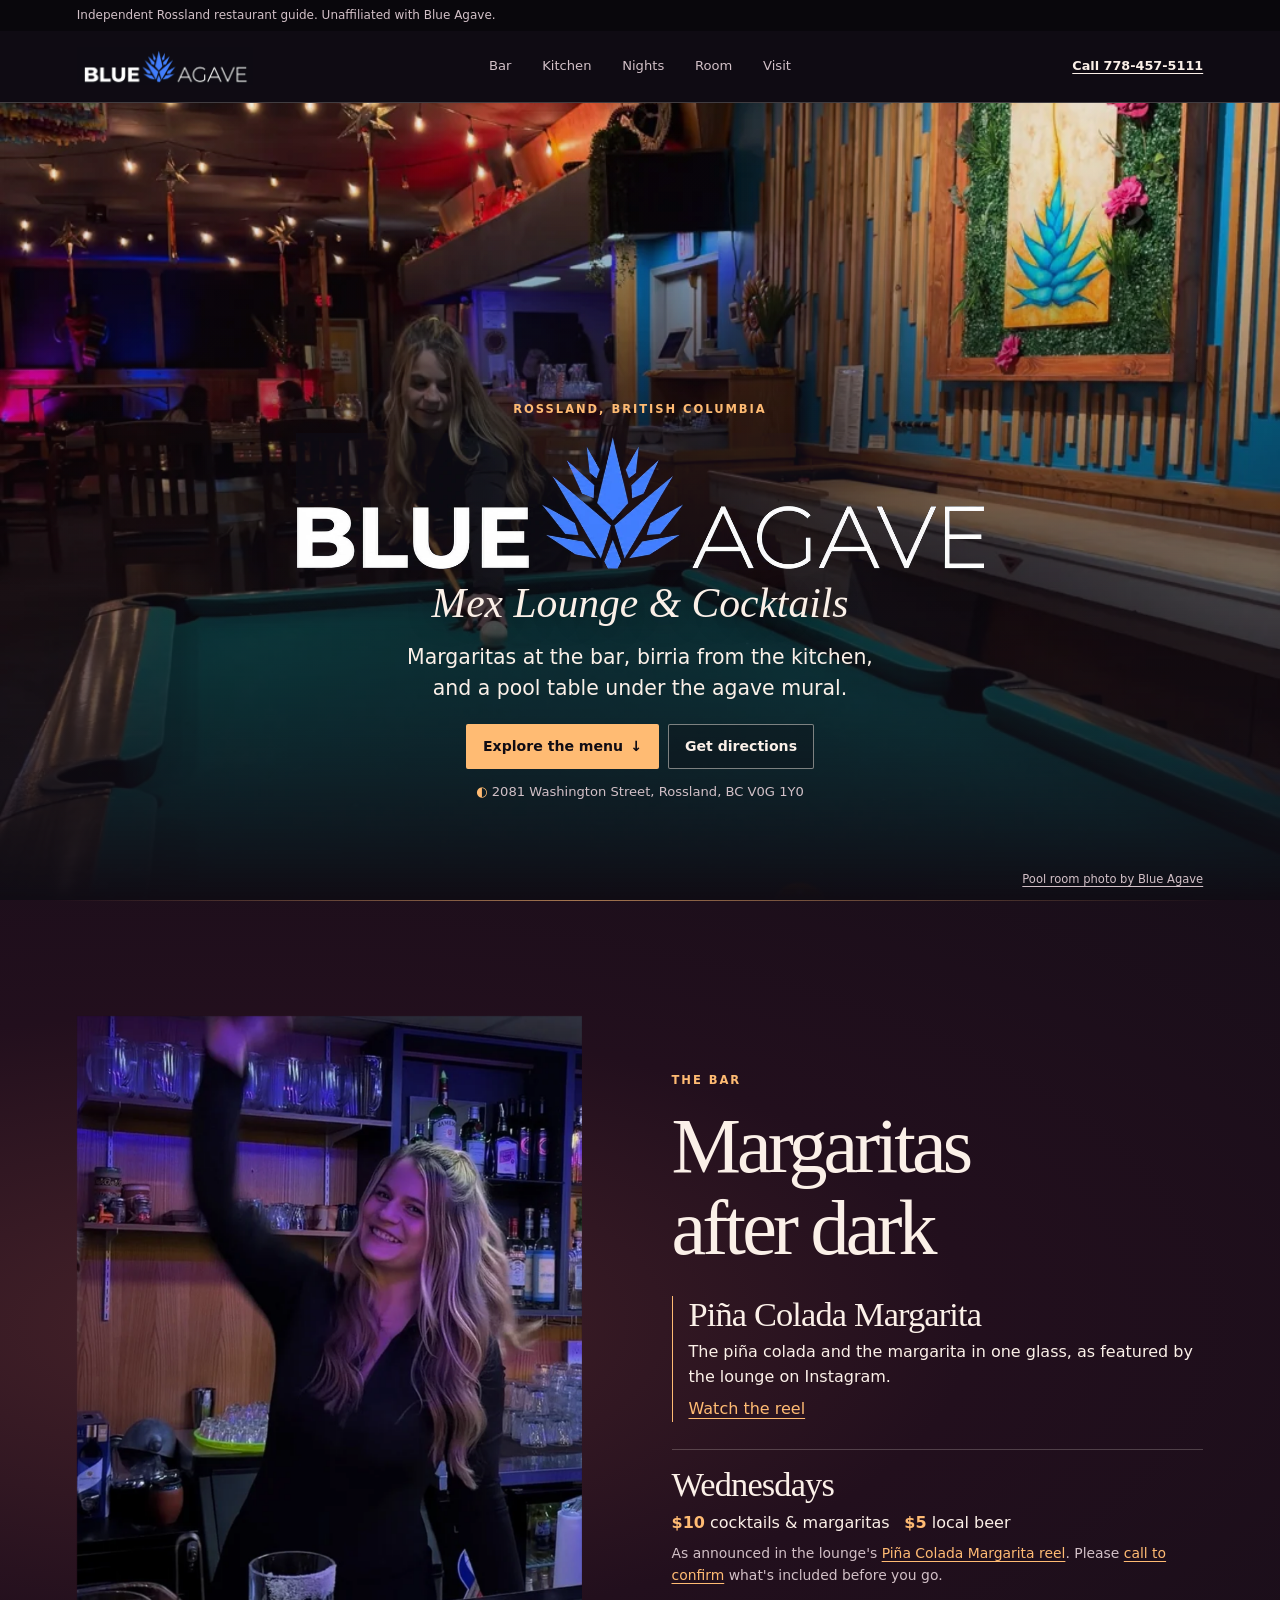
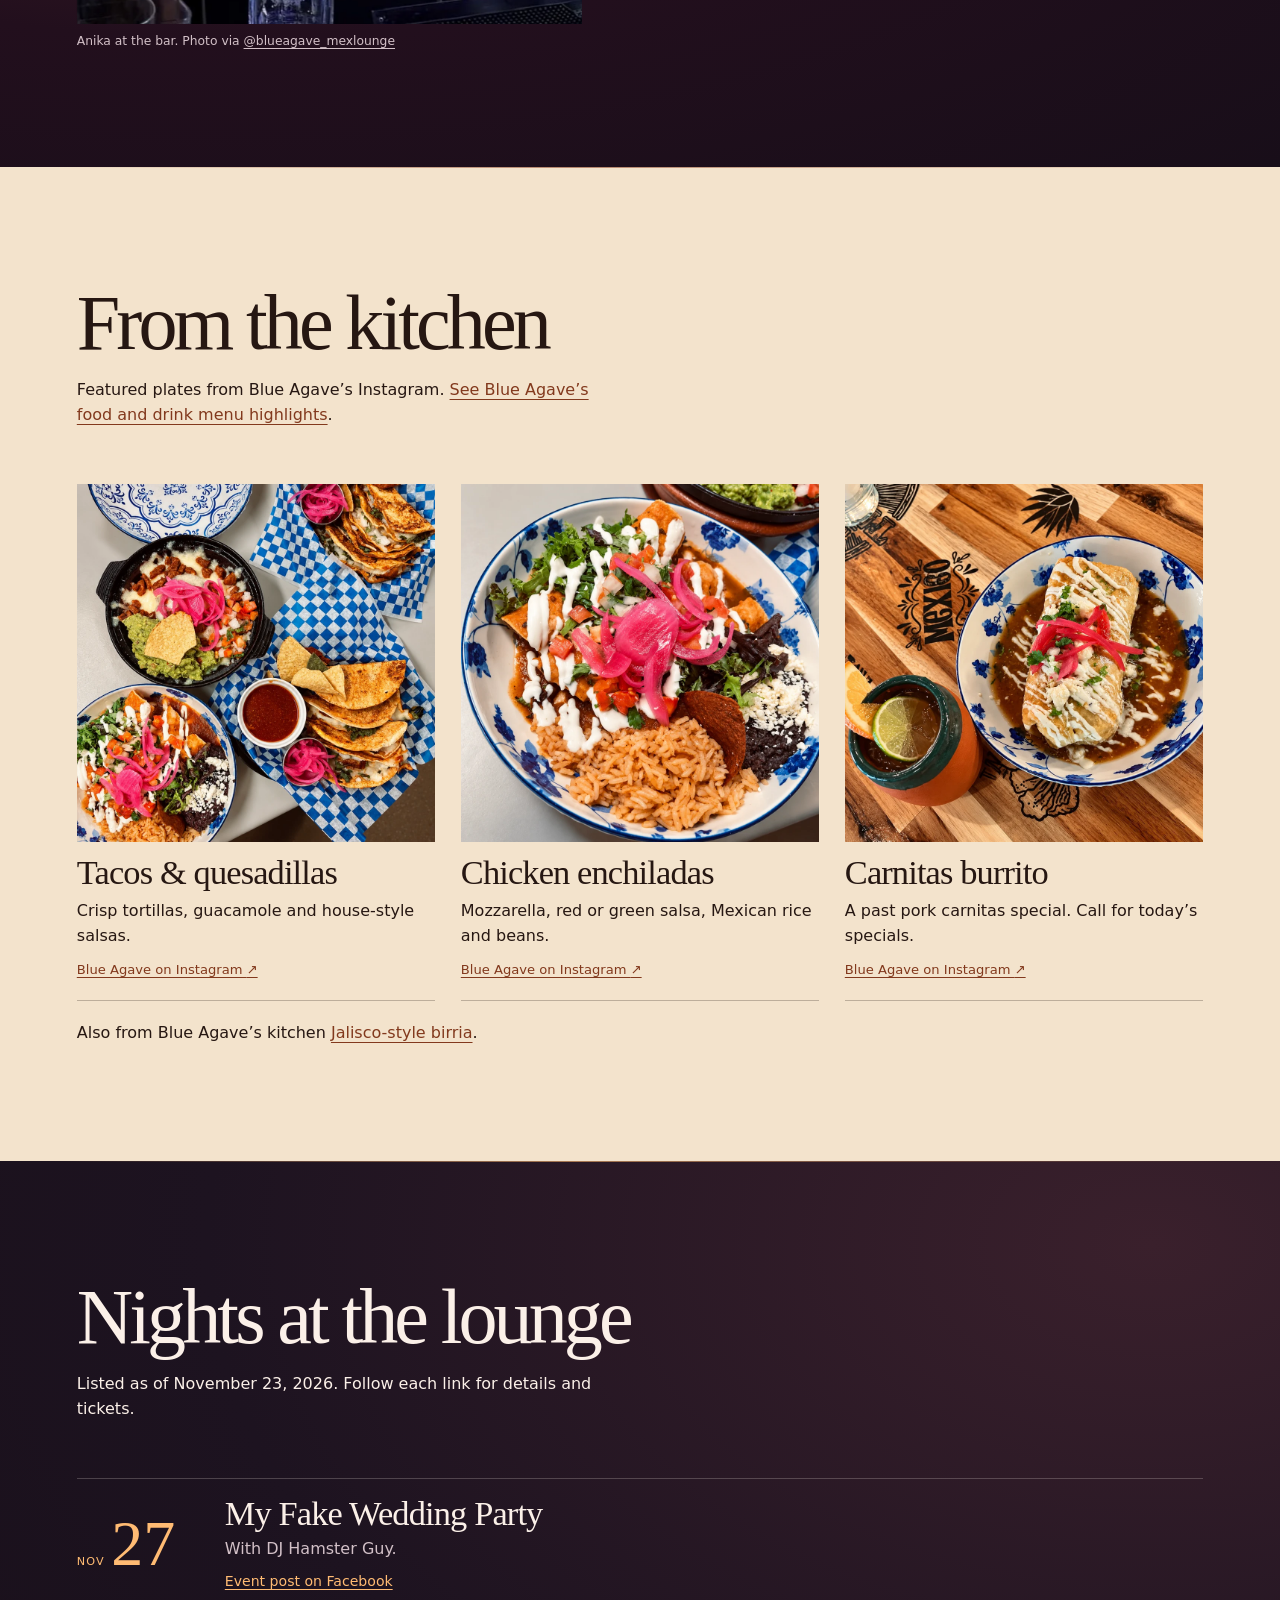
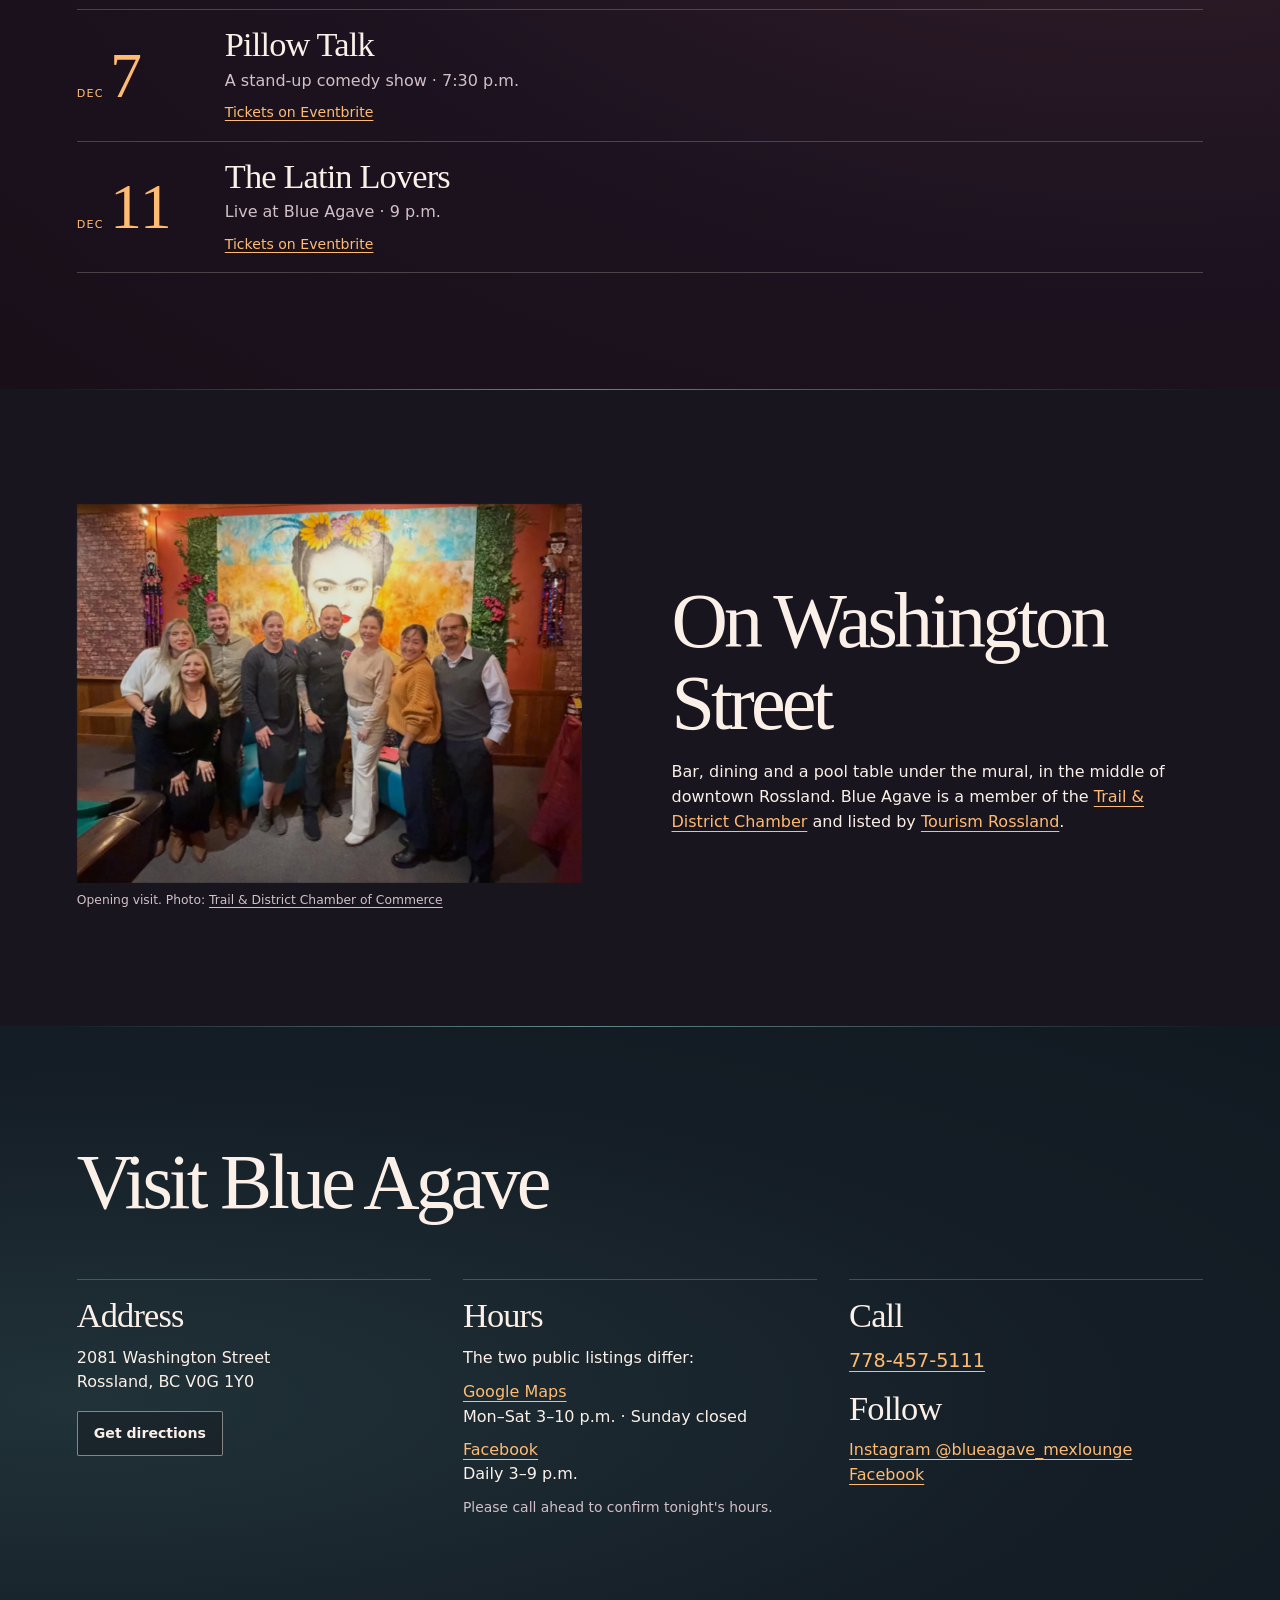
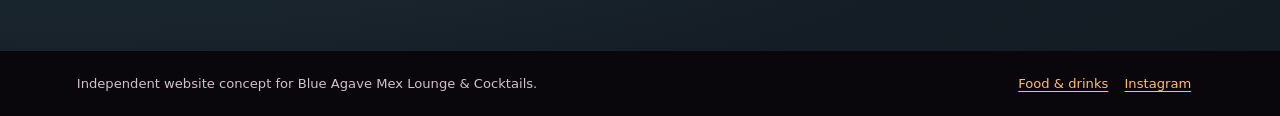
==== commit 8a9314ce: "Improve search discovery and homepage image performance" ====
--- a/index.html
+++ b/index.html
@@ -4,6 +4,7 @@
   <meta charset="utf-8">
   <meta name="viewport" content="width=device-width, initial-scale=1">
   <meta name="description" content="Blue Agave is a Mexican restaurant and cocktail lounge at 2081 Washington Street in Rossland, BC. Browse menu highlights, live events, hours and directions.">
+  <meta name="robots" content="max-image-preview:large">
   <meta name="theme-color" content="#100c14">
   <meta property="og:type" content="website">
   <meta property="og:site_name" content="Blue Agave Mex Lounge &amp; Cocktails">
@@ -74,7 +75,7 @@
 
   <header class="top">
     <a class="wordmark" href="#main" aria-label="Blue Agave, back to top">
-      <img src="assets/blue-agave-wordmark-dark.png" alt="" width="2172" height="724">
+      <img src="assets/blue-agave-wordmark-dark.webp" alt="" width="1440" height="480">
     </a>
     <nav aria-label="Sections">
       <ul>
@@ -90,14 +91,14 @@
 
   <main id="main" tabindex="-1">
     <section class="hero" aria-labelledby="title">
-      <img class="hero-img" src="assets/lounge-pool.webp"
+      <img class="hero-img" src="assets/lounge-pool.webp" width="1050" height="1400"
            alt="The pool room inside Blue Agave in Rossland, with a pool table in front of the lounge's painted mural."
            fetchpriority="high">
       <div class="hero-shade" aria-hidden="true"></div>
       <div class="hero-copy">
         <p class="eyebrow">Rossland, British Columbia</p>
         <h1 id="title" class="hero-logo">
-          <img src="assets/blue-agave-wordmark-dark.png" alt="Blue Agave" width="2172" height="724">
+          <img src="assets/blue-agave-wordmark-dark.webp" alt="Blue Agave" width="1440" height="480">
         </h1>
         <div class="hero-details">
           <p class="hero-subtitle">Mex Lounge &amp; Cocktails</p>
@@ -138,7 +139,7 @@
     <section id="menu" class="chapter kitchen" aria-labelledby="kitchen-h">
       <div class="section-head">
         <h2 id="kitchen-h">From the kitchen</h2>
-        <p>Featured plates from Blue Agave’s Instagram. <a href="menu/">More food and drink highlights</a>.</p>
+        <p>Featured plates from Blue Agave’s Instagram. <a href="menu/">See Blue Agave’s food and drink menu highlights</a>.</p>
       </div>
       <ul class="dishes">
         <li>
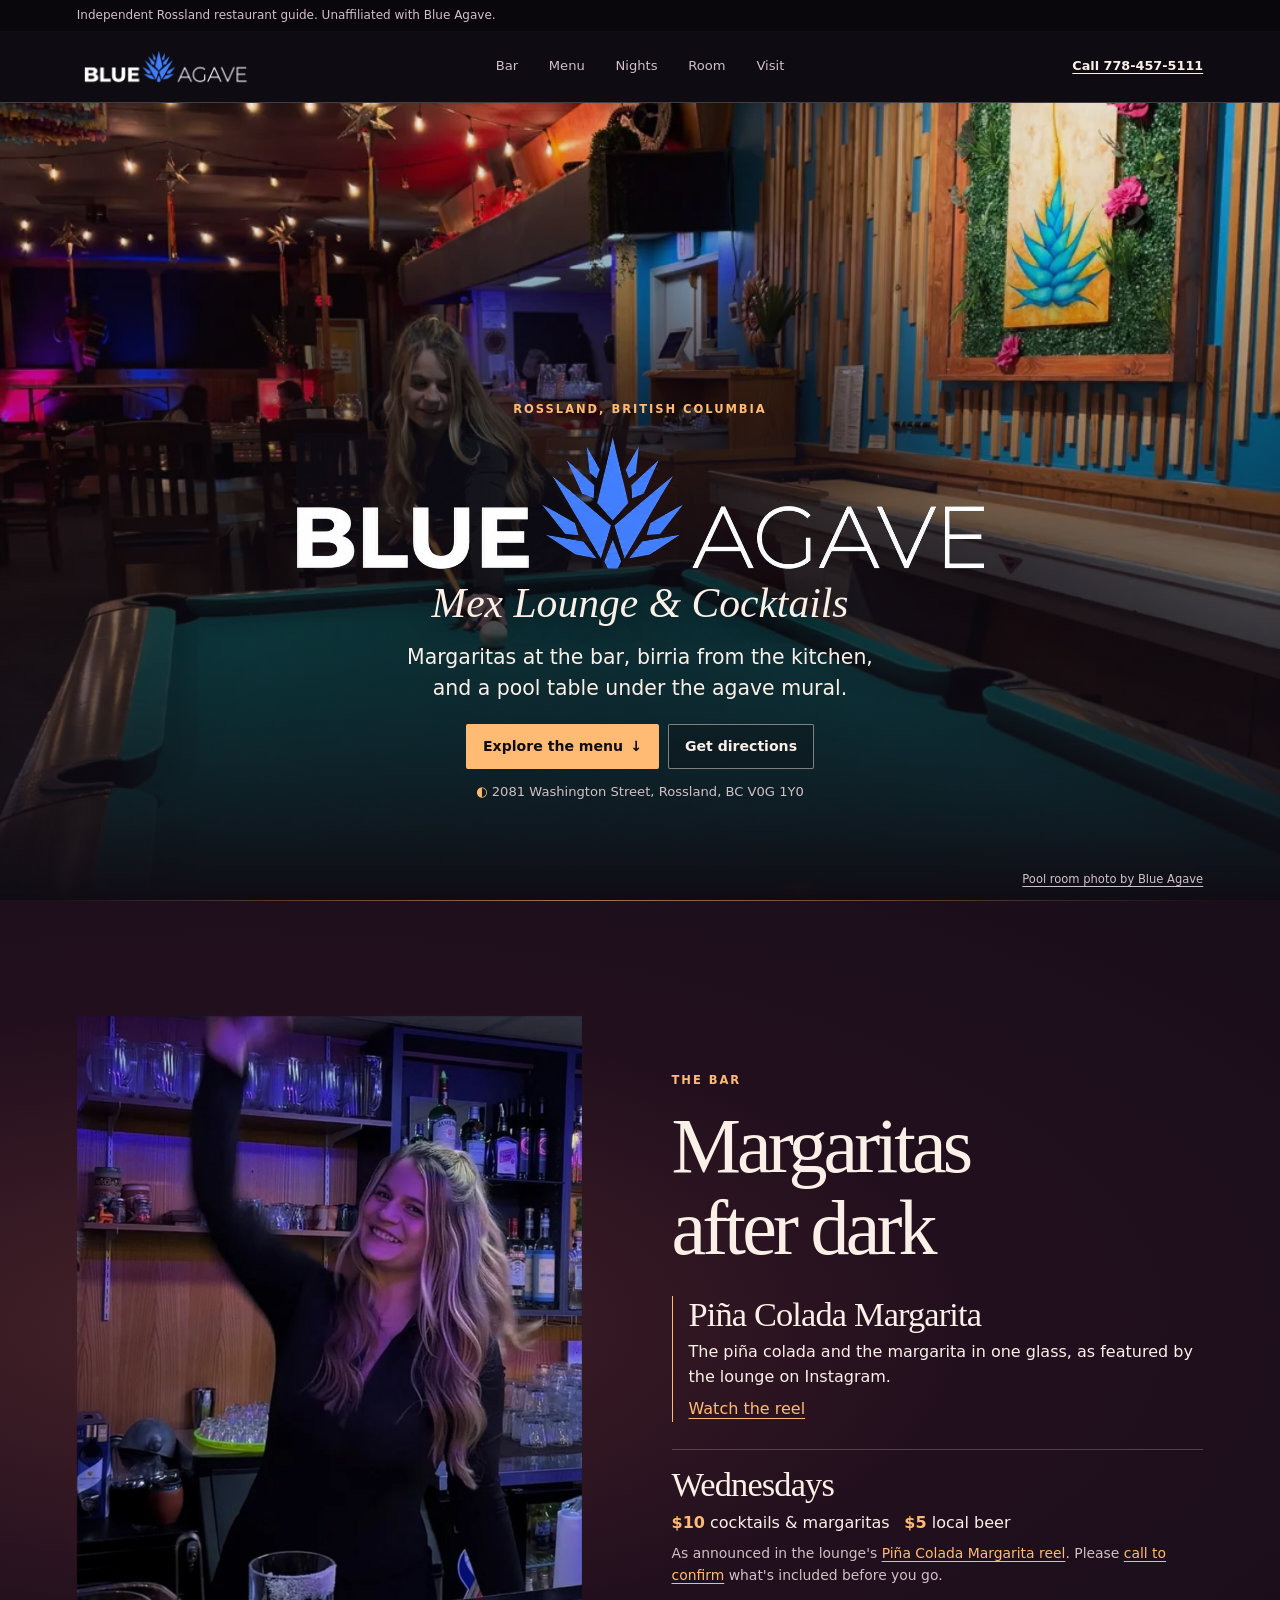
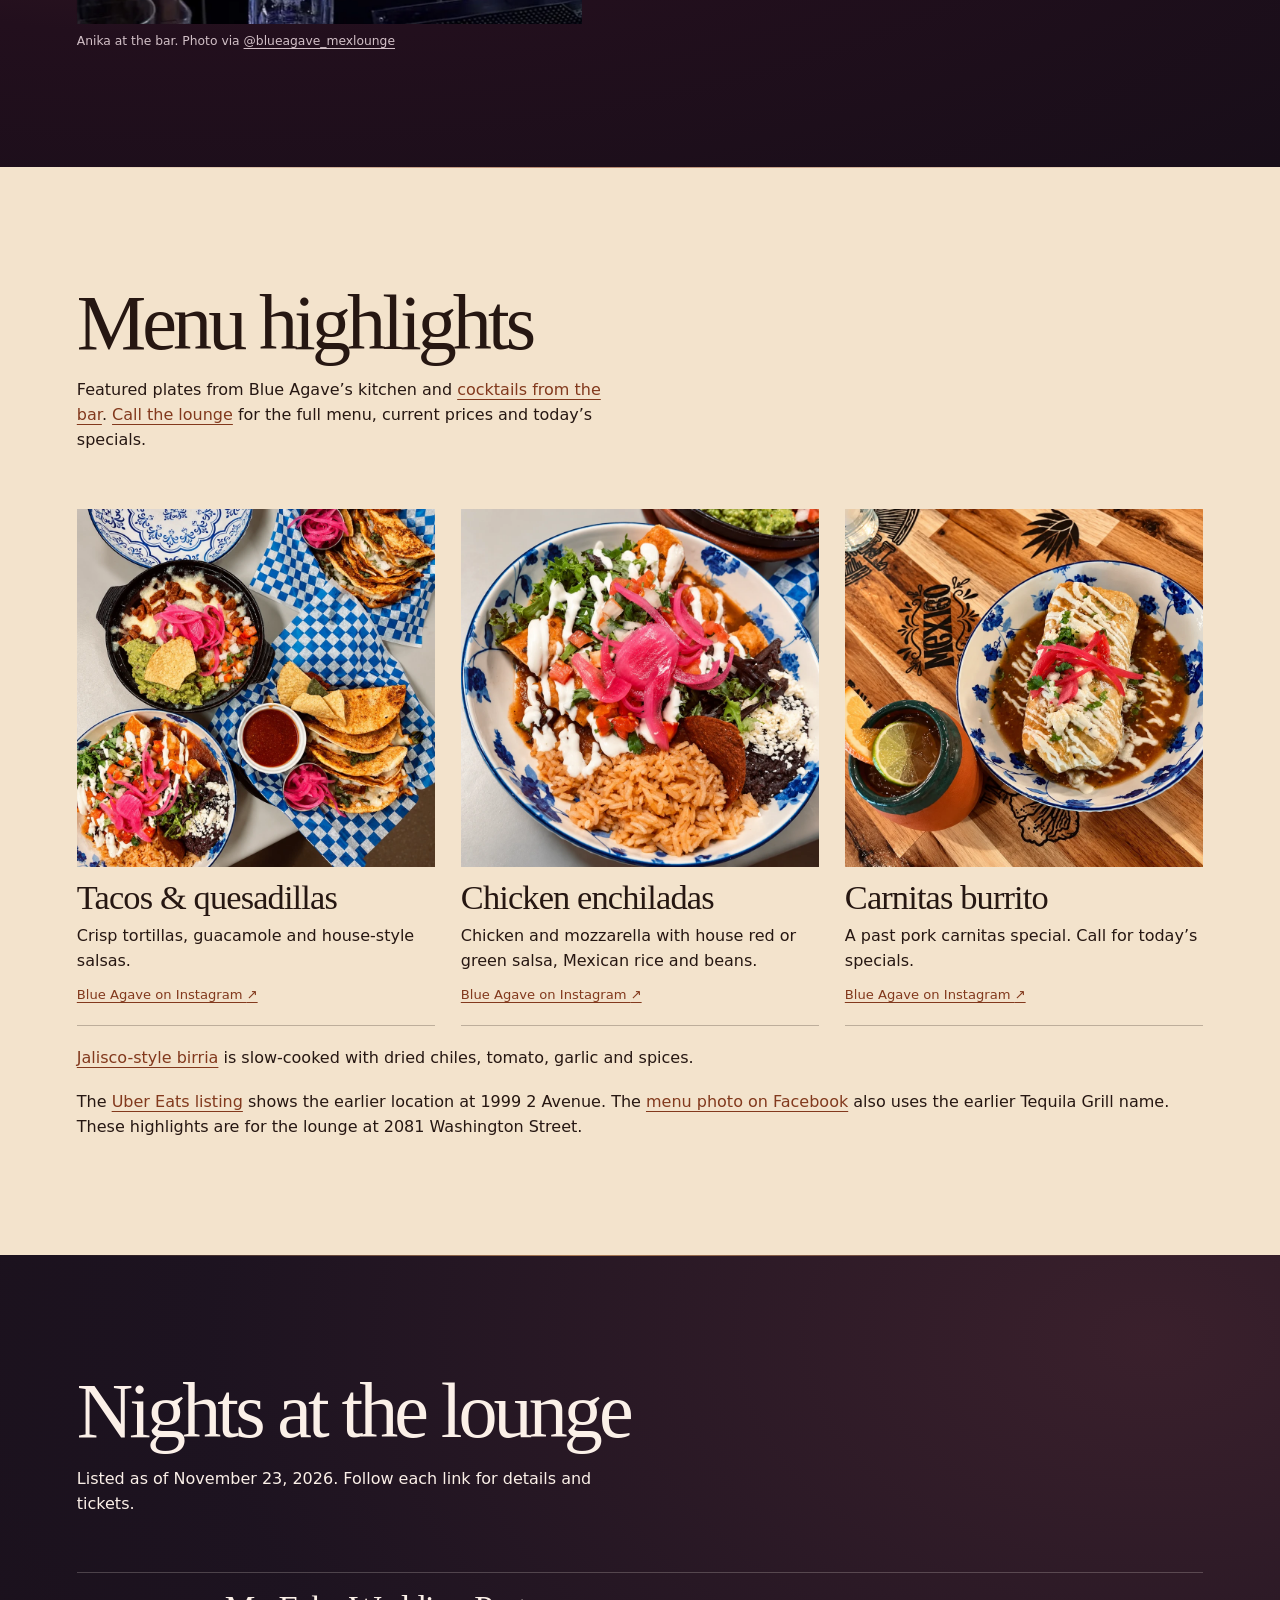
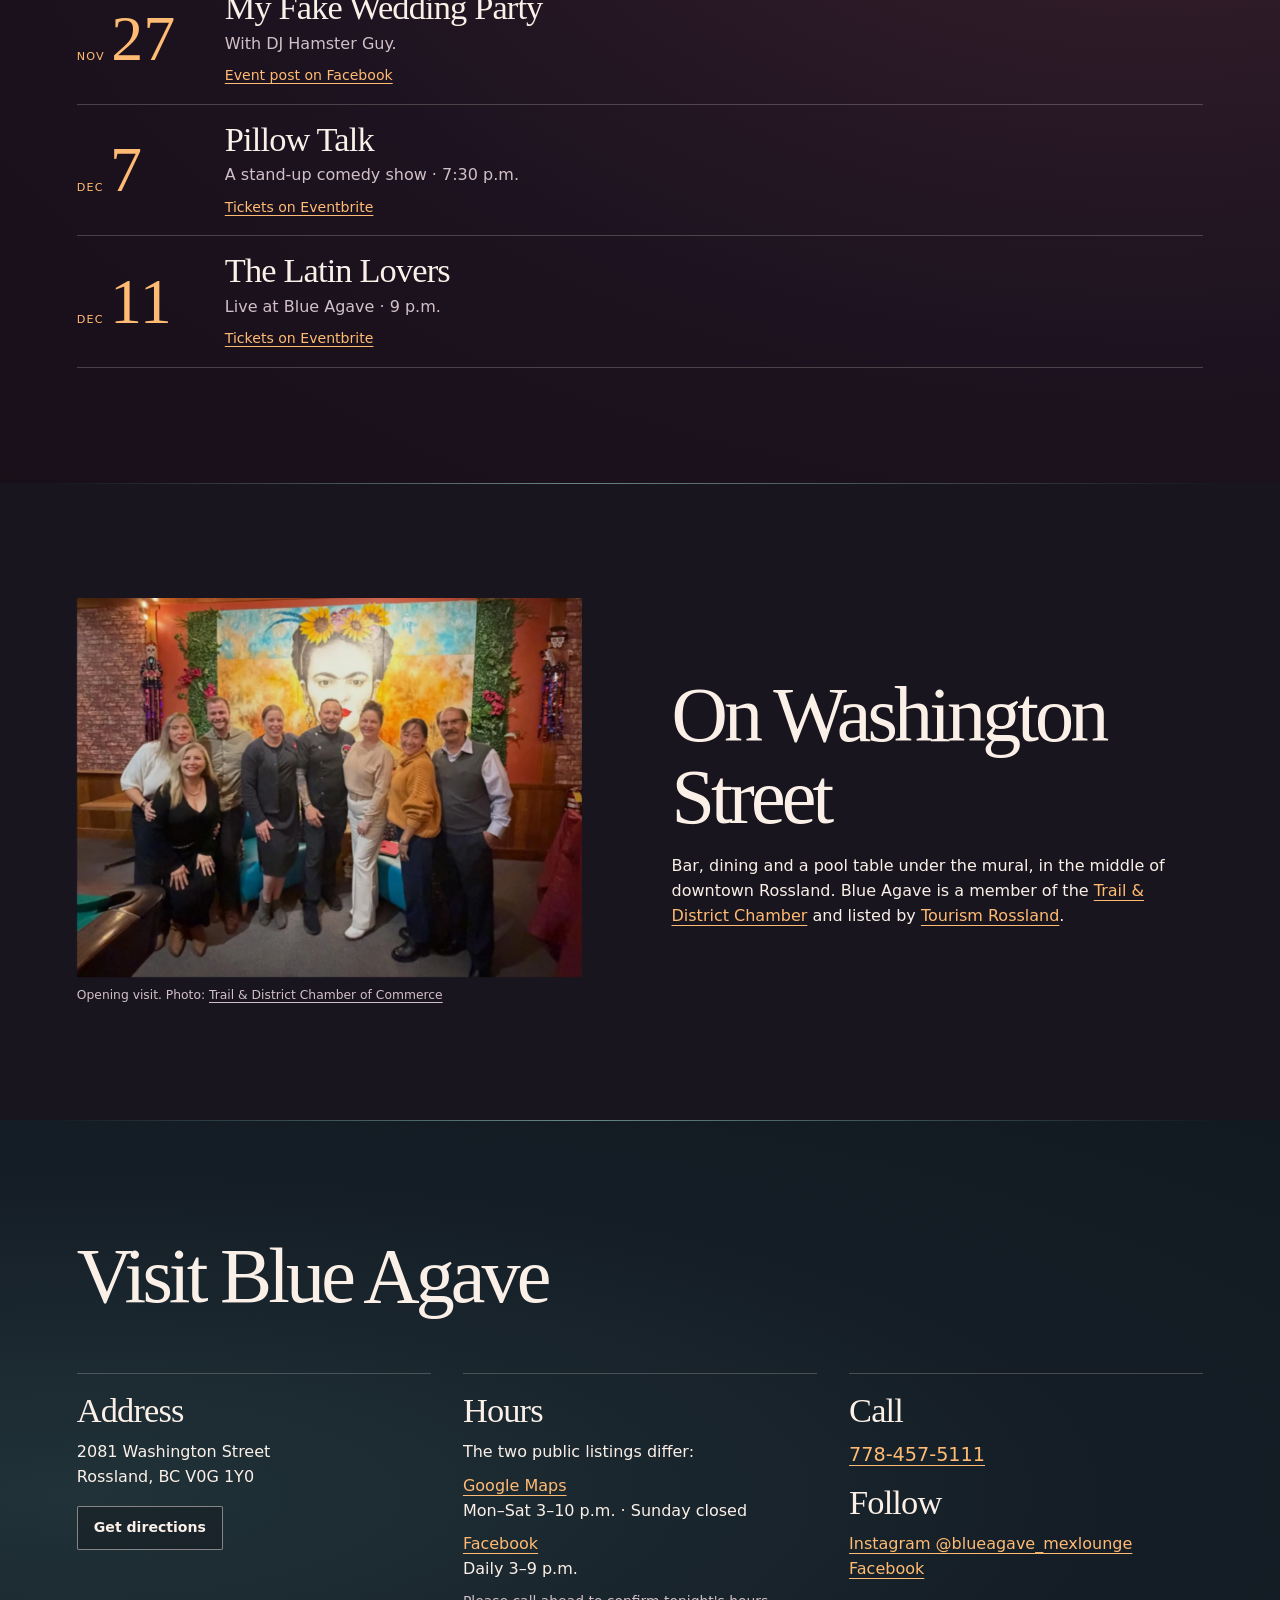
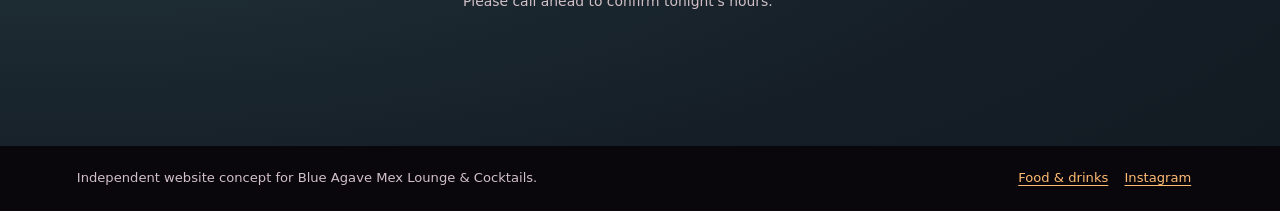
==== commit 1cb4129e: "Make the After Dark homepage the menu destination" ====
--- a/index.html
+++ b/index.html
@@ -8,9 +8,9 @@
   <meta name="theme-color" content="#100c14">
   <meta property="og:type" content="website">
   <meta property="og:site_name" content="Blue Agave Mex Lounge &amp; Cocktails">
-  <meta property="og:title" content="Blue Agave Rossland | Mexican Restaurant &amp; Cocktails">
-  <meta property="og:description" content="Find Mexican food, cocktails and live events at Blue Agave on Washington Street in Rossland.">
-  <title>Blue Agave Rossland | Mexican Restaurant &amp; Cocktails</title>
+  <meta property="og:title" content="Blue Agave Rossland | Menu, Mexican Food &amp; Cocktails">
+  <meta property="og:description" content="Blue Agave menu highlights, cocktails and live events on Washington Street in Rossland.">
+  <title>Blue Agave Rossland | Menu, Mexican Food &amp; Cocktails</title>
   <link rel="stylesheet" href="after-dark.css">
   <script src="motion.js" defer></script>
   <link rel="canonical" href="https://xsploit.github.io/blue-agave-rossland/">
@@ -33,7 +33,7 @@
       "@type": "WebPage",
       "@id": "https://xsploit.github.io/blue-agave-rossland/#webpage",
       "url": "https://xsploit.github.io/blue-agave-rossland/",
-      "name": "Blue Agave Rossland | Mexican Restaurant & Cocktails",
+      "name": "Blue Agave Rossland | Menu, Mexican Food & Cocktails",
       "isPartOf": {
         "@id": "https://xsploit.github.io/blue-agave-rossland/#website"
       },
@@ -80,7 +80,7 @@
     <nav aria-label="Sections">
       <ul>
         <li><a href="#bar">Bar</a></li>
-        <li><a href="#menu">Kitchen</a></li>
+        <li><a href="#menu">Menu</a></li>
         <li><a href="#events">Nights</a></li>
         <li><a href="#room">Room</a></li>
         <li><a href="#visit">Visit</a></li>
@@ -138,8 +138,8 @@
 
     <section id="menu" class="chapter kitchen" aria-labelledby="kitchen-h">
       <div class="section-head">
-        <h2 id="kitchen-h">From the kitchen</h2>
-        <p>Featured plates from Blue Agave’s Instagram. <a href="menu/">See Blue Agave’s food and drink menu highlights</a>.</p>
+        <h2 id="kitchen-h">Menu highlights</h2>
+        <p>Featured plates from Blue Agave’s kitchen and <a href="#bar">cocktails from the bar</a>. <a href="tel:+17784575111">Call the lounge</a> for the full menu, current prices and today’s specials.</p>
       </div>
       <ul class="dishes">
         <li>
@@ -151,7 +151,7 @@
         <li>
           <img src="assets/food-enchiladas.webp" width="960" height="960" alt="Chicken enchiladas in red salsa with rice and beans on a blue and white plate" loading="lazy" decoding="async">
           <h3>Chicken enchiladas</h3>
-          <p>Mozzarella, red or green salsa, Mexican rice and beans.</p>
+          <p>Chicken and mozzarella with house red or green salsa, Mexican rice and beans.</p>
           <a href="https://www.instagram.com/blueagave_mexlounge/p/DemjTHhg1Za/" aria-label="Blue Agave’s Instagram post featuring chicken enchiladas">Blue Agave on Instagram <span aria-hidden="true">↗</span></a>
         </li>
         <li>
@@ -161,7 +161,8 @@
           <a href="https://www.instagram.com/blueagave_mexlounge/p/DeVKhzIBe8z/" aria-label="Blue Agave’s Instagram post featuring the carnitas burrito special">Blue Agave on Instagram <span aria-hidden="true">↗</span></a>
         </li>
       </ul>
-      <p class="kitchen-extra">Also from Blue Agave’s kitchen <a href="https://www.instagram.com/blueagave_mexlounge/reel/DeSUfLkyuOT/">Jalisco-style birria</a>.</p>
+      <p class="kitchen-extra"><a href="https://www.instagram.com/blueagave_mexlounge/reel/DeSUfLkyuOT/">Jalisco-style birria</a> is slow-cooked with dried chiles, tomato, garlic and spices.</p>
+      <p class="kitchen-extra">The <a href="https://www.ubereats.com/ca/store/blue-agave-tequila-grill/0rQOXJSQW9iFT_zVoxbObA">Uber Eats listing</a> shows the earlier location at 1999 2 Avenue. The <a href="https://www.facebook.com/photo/?fbid=239083528876320&amp;set=pcb.239083692209637">menu photo on Facebook</a> also uses the earlier Tequila Grill name. These highlights are for the lounge at 2081 Washington Street.</p>
     </section>
 
     <section id="events" class="chapter nights" aria-labelledby="nights-h">
@@ -246,7 +247,7 @@
 
   <footer class="foot">
     <p>Independent website concept for Blue Agave Mex Lounge &amp; Cocktails.</p>
-    <p><a href="menu/">Food &amp; drinks</a> <a href="https://www.instagram.com/blueagave_mexlounge/">Instagram</a></p>
+    <p><a href="#menu">Food &amp; drinks</a> <a href="https://www.instagram.com/blueagave_mexlounge/">Instagram</a></p>
   </footer>
 </body>
 </html>
--- a/after-dark.css
+++ b/after-dark.css
@@ -178,6 +178,7 @@
 @media (max-width: 360px) {
   .top-call, .top nav a { font-size: .75rem; }
 }
+
 @media (prefers-reduced-motion: reduce) {
   html { scroll-behavior: auto; }
 }
